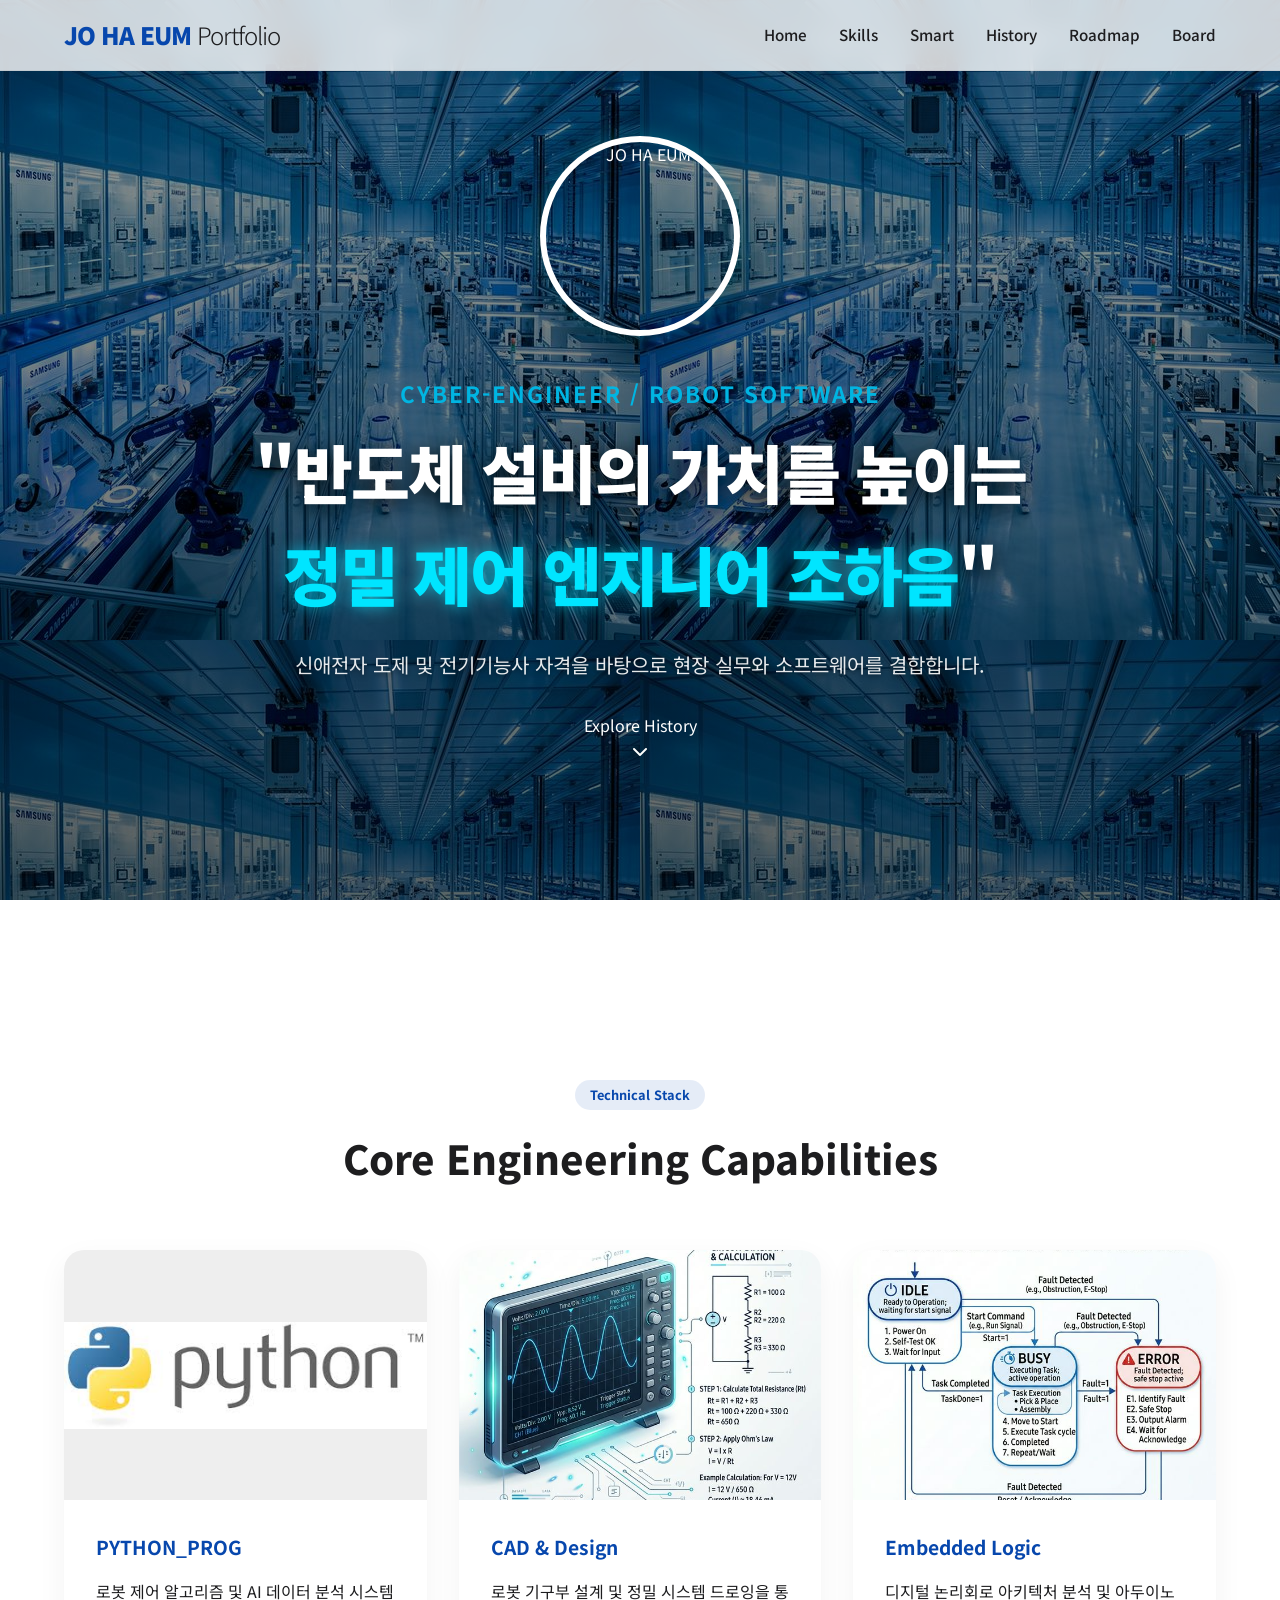
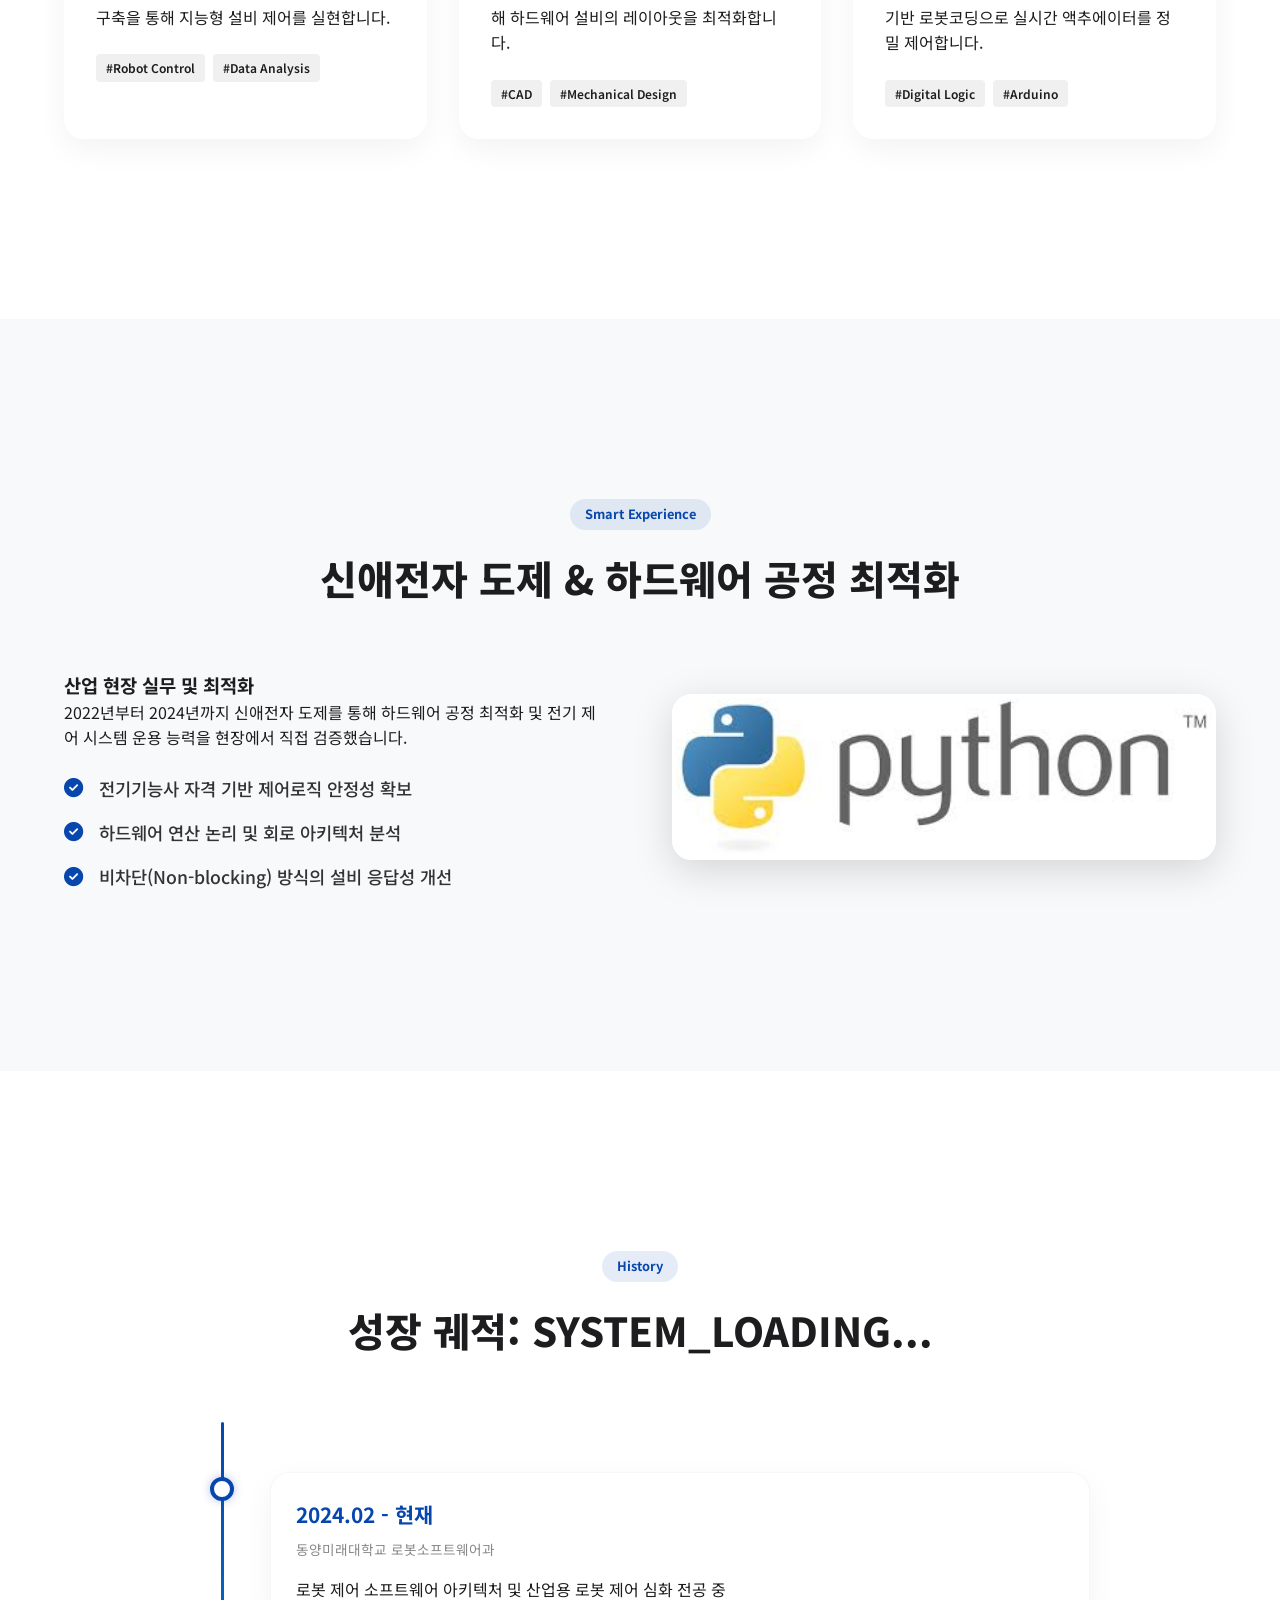
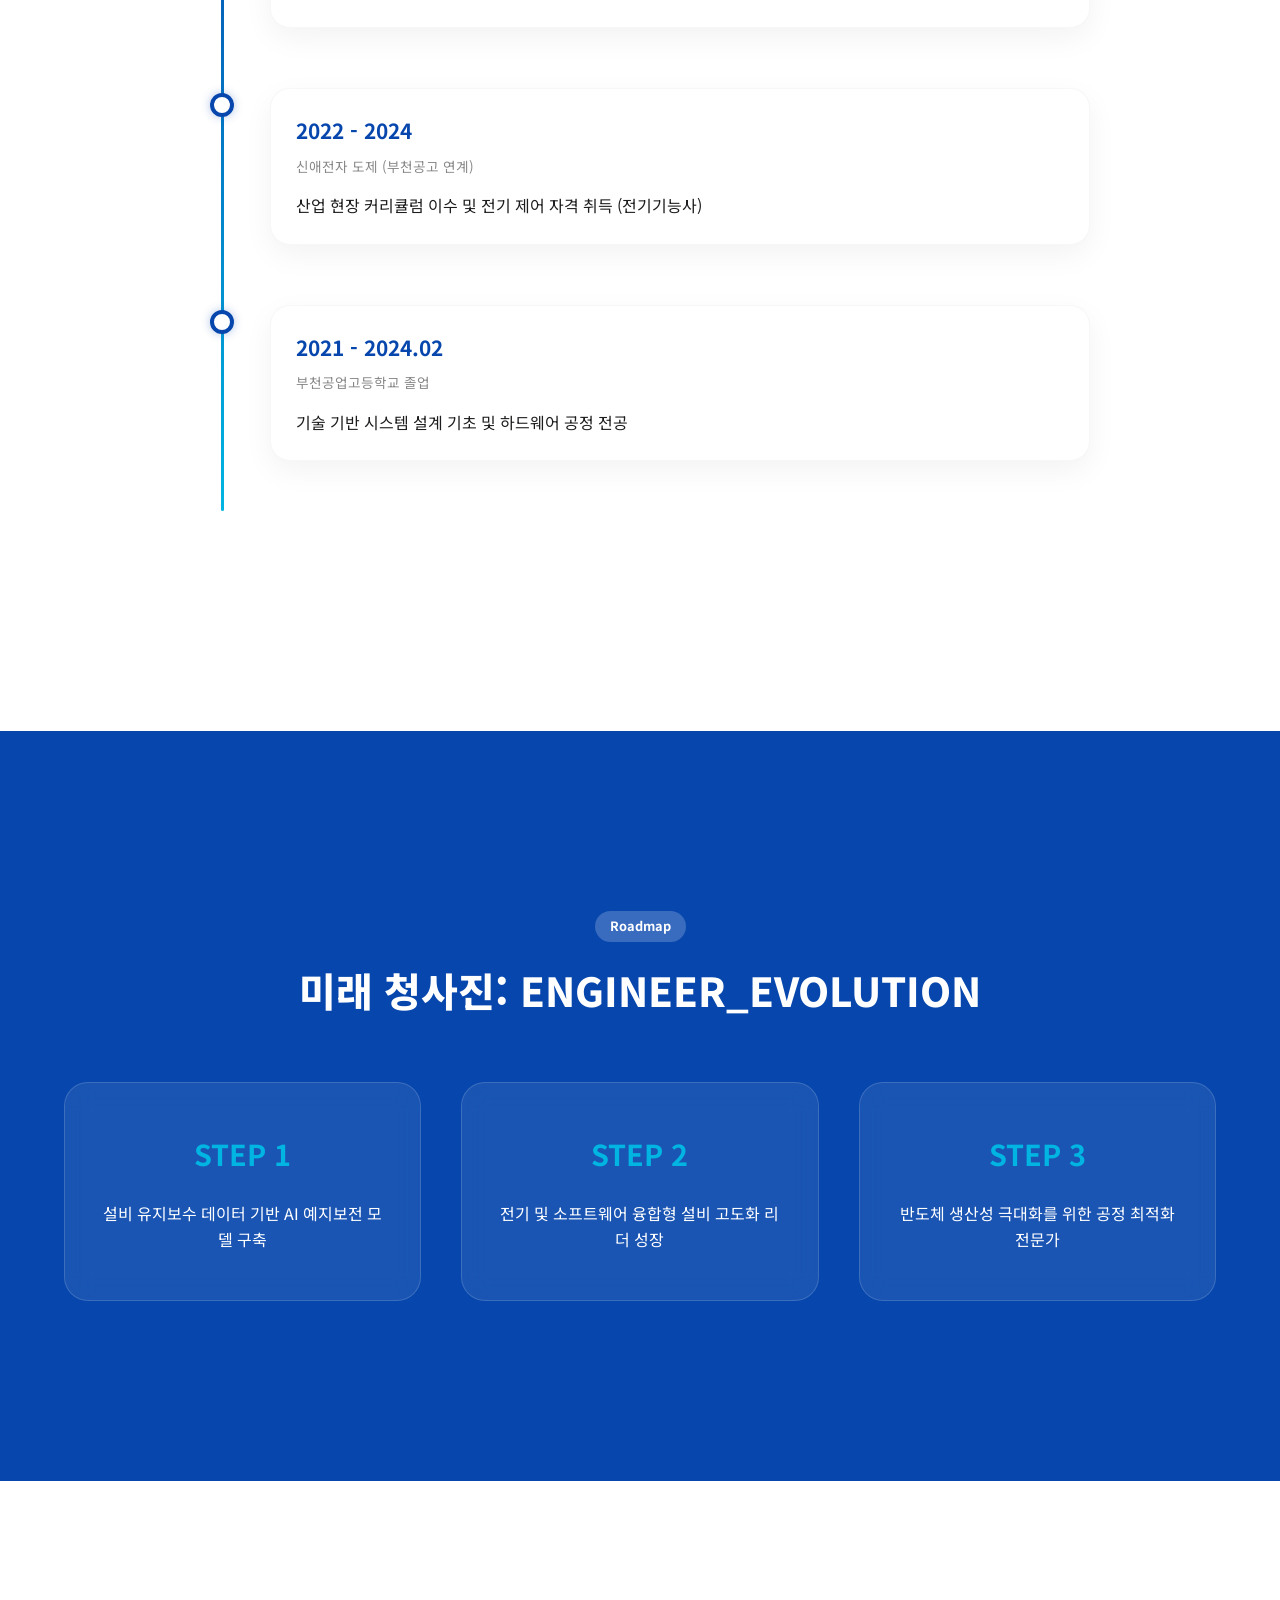
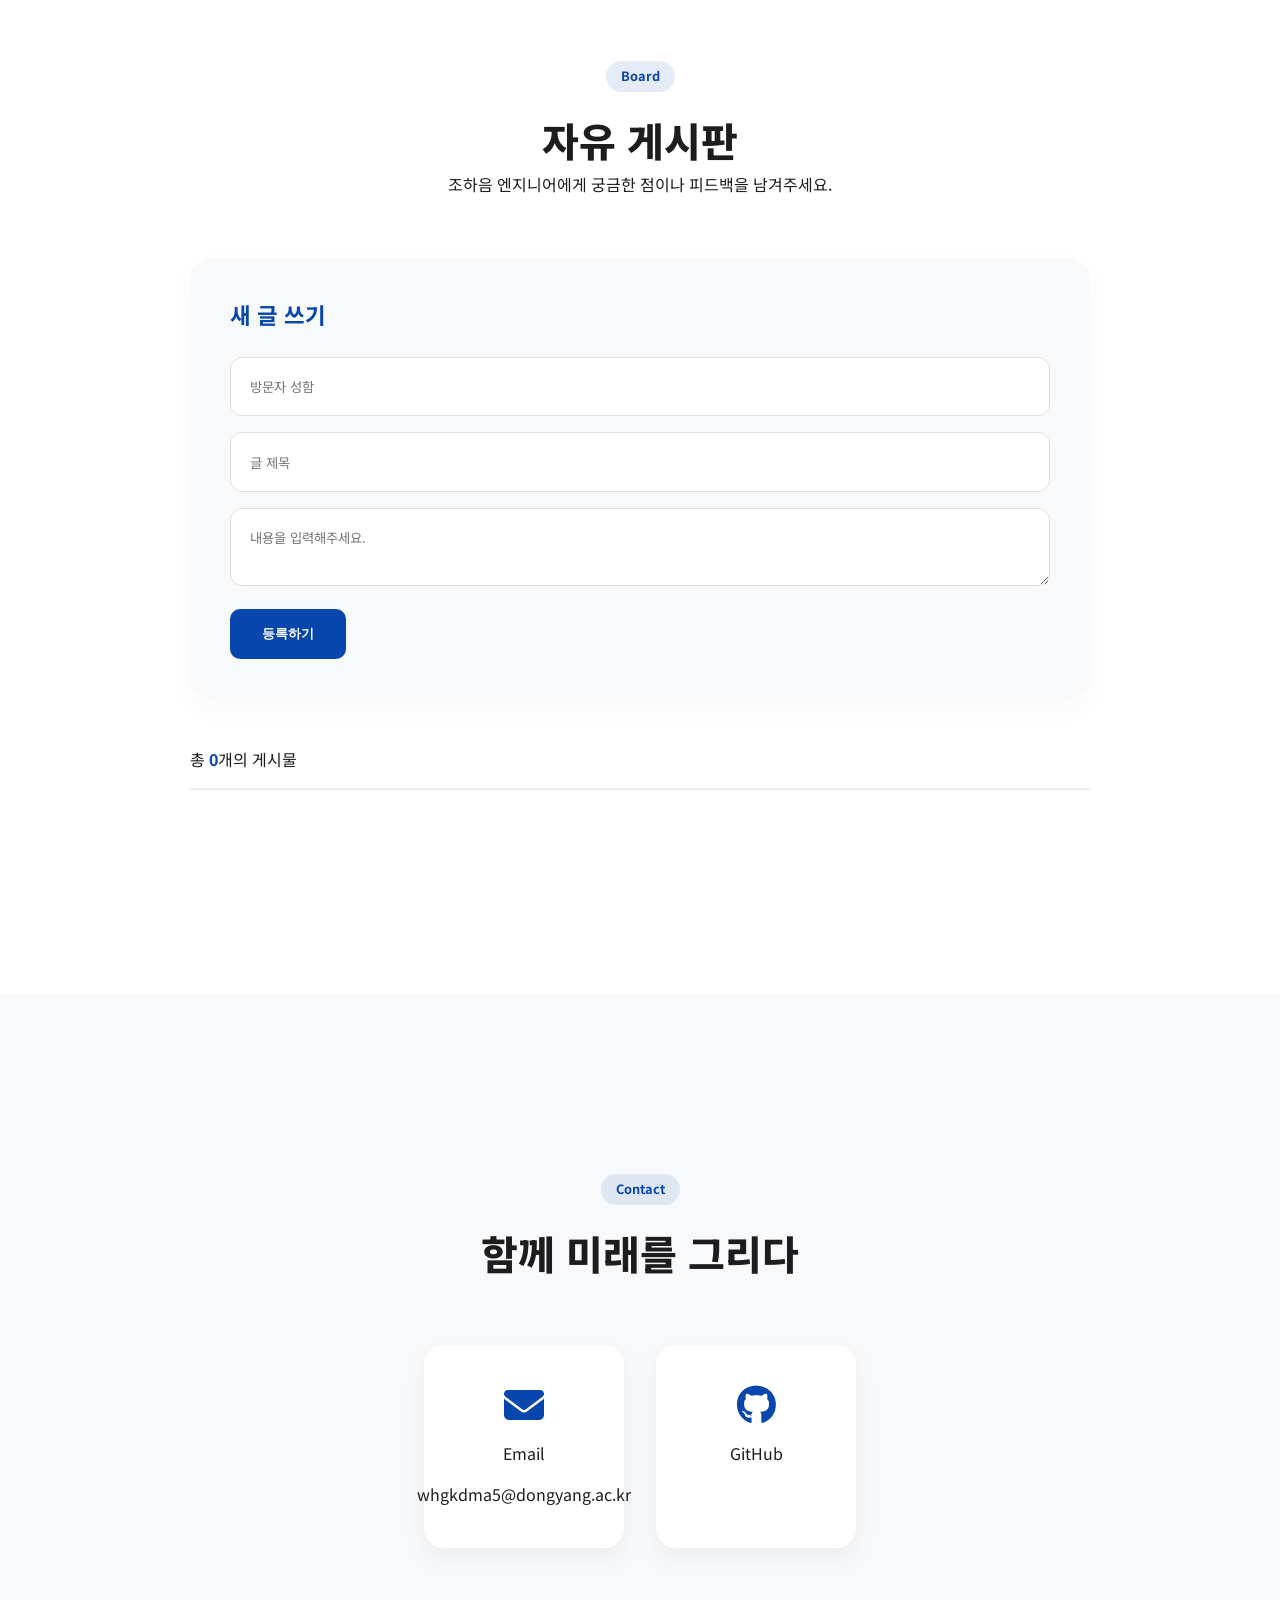
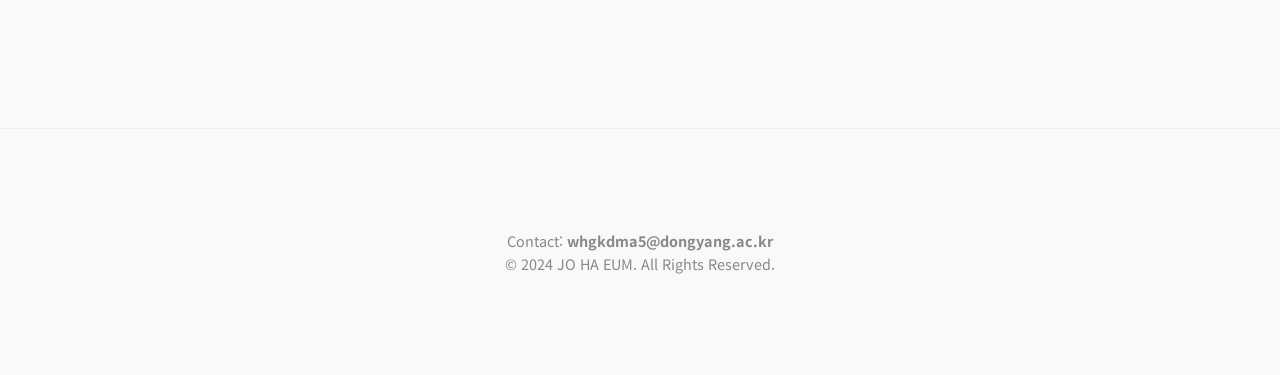
==== index.html @ eba8e72a "Add files via upload" ====
<!DOCTYPE html>
<html lang="ko">
<head>
    <meta charset="UTF-8">
    <meta name="viewport" content="width=device-width, initial-scale=1.0">
    <title>JO HA EUM - Robo-Software Engineer Portfolio</title>
    <meta name="description" content="반도체 설비 무중단 가동을 지향하는 조하음 엔지니어의 포트폴리오">
    <link rel="preconnect" href="https://fonts.googleapis.com">
    <link rel="preconnect" href="https://fonts.gstatic.com" crossorigin>
    <link href="https://fonts.googleapis.com/css2?family=Noto+Sans+KR:wght@300;400;500;700;900&display=swap" rel="stylesheet">
    <link rel="stylesheet" href="style.css">
    <link rel="stylesheet" href="https://cdnjs.cloudflare.com/ajax/libs/font-awesome/6.4.0/css/all.min.css">
</head>
<body>
    <header id="header">
        <nav class="navbar">
            <div class="logo">JO HA EUM <span>Portfolio</span></div>
            <ul class="nav-links">
                <li><a href="#home">Home</a></li>
                <li><a href="#technical">Skills</a></li>
                <li><a href="#smart">Smart</a></li>
                <li><a href="#learning">History</a></li>
                <li><a href="#values">Roadmap</a></li>
                <li><a href="#community">Board</a></li>
            </ul>
        </nav>
    </header>

    <main>
        <!-- Home Section -->
        <section id="home" class="hero" style="background-image: url('assets/hero.png');">
            <div class="hero-overlay"></div>
            <div class="hero-content">
                <div class="profile-container animate-up">
                    <img src="assets/profile.jpg" alt="JO HA EUM" class="profile-img">
                </div>
                <h2 class="animate-up">Cyber-Engineer / Robot Software</h2>
                <h1 class="animate-up delay-1">"반도체 설비의 가치를 높이는 <br><span class="highlight-white">정밀 제어 엔지니어 조하음</span>"</h1>
                <p class="animate-up delay-2">신애전자 도제 및 전기기능사 자격을 바탕으로 현장 실무와 소프트웨어를 결합합니다.</p>
                <div class="scroll-indicator animate-bounce">
                    <span>Explore History</span><br>
                    <i class="fas fa-chevron-down"></i>
                </div>
            </div>
        </section>

        <!-- Core Technical Skills -->
        <section id="technical" class="section">
            <div class="container">
                <div class="section-header">
                    <span class="badge">Technical Stack</span>
                    <h2>Core Engineering Capabilities</h2>
                </div>
                <div class="card-grid">
                    <div class="card">
                        <div class="card-image" style="background-image: url('assets/python_logo.png'); background-size: contain; background-repeat: no-repeat; background-position: center;"></div>
                        <div class="card-body">
                            <h3>PYTHON_PROG</h3>
                            <p>로봇 제어 알고리즘 및 AI 데이터 분석 시스템 구축을 통해 지능형 설비 제어를 실현합니다.</p>
                            <div class="evidence">
                                <span class="tag">#Robot Control</span>
                                <span class="tag">#Data Analysis</span>
                            </div>
                        </div>
                    </div>
                    <div class="card">
                        <div class="card-image" style="background-image: url('assets/technical.png');"></div>
                        <div class="card-body">
                            <h3>CAD & Design</h3>
                            <p>로봇 기구부 설계 및 정밀 시스템 드로잉을 통해 하드웨어 설비의 레이아웃을 최적화합니다.</p>
                            <div class="evidence">
                                <span class="tag">#CAD</span>
                                <span class="tag">#Mechanical Design</span>
                            </div>
                        </div>
                    </div>
                    <div class="card">
                        <div class="card-image" style="background-image: url('assets/logic.png');"></div>
                        <div class="card-body">
                            <h3>Embedded Logic</h3>
                            <p>디지털 논리회로 아키텍처 분석 및 아두이노 기반 로봇코딩으로 실시간 액추에이터를 정밀 제어합니다.</p>
                            <div class="evidence">
                                <span class="tag">#Digital Logic</span>
                                <span class="tag">#Arduino</span>
                            </div>
                        </div>
                    </div>
                </div>
            </div>
        </section>

        <!-- Smart Maintenance (Real Evidence From Experience) -->
        <section id="smart" class="section bg-light">
            <div class="container">
                <div class="section-header">
                    <span class="badge">Smart Experience</span>
                    <h2>신애전자 도제 & 하드웨어 공정 최적화</h2>
                </div>
                <div class="content-row" style="display: flex; align-items: center; gap: 4rem; flex-wrap: wrap;">
                    <div class="content-text" style="flex: 1; min-width: 300px;">
                        <h3>산업 현장 실무 및 최적화</h3>
                        <p>2022년부터 2024년까지 신애전자 도제를 통해 하드웨어 공정 최적화 및 전기 제어 시스템 운용 능력을 현장에서 직접 검증했습니다.</p>
                        <div class="experience-list">
                            <div class="exp-item"><i class="fas fa-check-circle"></i> 전기기능사 자격 기반 제어로직 안정성 확보</div>
                            <div class="exp-item"><i class="fas fa-check-circle"></i> 하드웨어 연산 논리 및 회로 아키텍처 분석</div>
                            <div class="exp-item"><i class="fas fa-check-circle"></i> 비차단(Non-blocking) 방식의 설비 응답성 개선</div>
                        </div>
                    </div>
                    <div class="content-visual" style="flex: 1; min-width: 300px;">
                        <img src="assets/project1.png" alt="Project Screenshot" style="width: 100%; border-radius: 20px; box-shadow: 0 10px 40px rgba(0,0,0,0.15); border: 4px solid white;">
                    </div>
                </div>
            </div>
        </section>

        <!-- Learning Journey (Updated with Real History) -->
        <section id="learning" class="section">
            <div class="container">
                <div class="section-header">
                    <span class="badge">History</span>
                    <h2>성장 궤적: SYSTEM_LOADING...</h2>
                </div>
                <div class="timeline">
                    <div class="timeline-item">
                        <div class="timeline-dot"></div>
                        <div class="timeline-content">
                            <h4>2024.02 - 현재</h4>
                            <span>동양미래대학교 로봇소프트웨어과</span>
                            <p>로봇 제어 소프트웨어 아키텍처 및 산업용 로봇 제어 심화 전공 중</p>
                        </div>
                    </div>
                    <div class="timeline-item">
                        <div class="timeline-dot"></div>
                        <div class="timeline-content">
                            <h4>2022 - 2024</h4>
                            <span>신애전자 도제 (부천공고 연계)</span>
                            <p>산업 현장 커리큘럼 이수 및 전기 제어 자격 취득 (전기기능사)</p>
                        </div>
                    </div>
                    <div class="timeline-item">
                        <div class="timeline-dot"></div>
                        <div class="timeline-content">
                            <h4>2021 - 2024.02</h4>
                            <span>부천공업고등학교 졸업</span>
                            <p>기술 기반 시스템 설계 기초 및 하드웨어 공정 전공</p>
                        </div>
                    </div>
                </div>
            </div>
        </section>

        <!-- Roadmap -->
        <section id="values" class="section bg-blue text-white">
            <div class="container">
                <div class="section-header white">
                    <span class="badge light">Roadmap</span>
                    <h2>미래 청사진: ENGINEER_EVOLUTION</h2>
                </div>
                <div class="roadmap-grid">
                    <div class="roadmap-box">
                        <h3>STEP 1</h3>
                        <p>설비 유지보수 데이터 기반 AI 예지보전 모델 구축</p>
                    </div>
                    <div class="roadmap-box">
                        <h3>STEP 2</h3>
                        <p>전기 및 소프트웨어 융합형 설비 고도화 리더 성장</p>
                    </div>
                    <div class="roadmap-box">
                        <h3>STEP 3</h3>
                        <p>반도체 생산성 극대화를 위한 공정 최적화 전문가</p>
                    </div>
                </div>
            </div>
        </section>

        <!-- Board -->
        <section id="community" class="section">
            <div class="container">
                <div class="section-header">
                    <span class="badge">Board</span>
                    <h2>자유 게시판</h2>
                    <p>조하음 엔지니어에게 궁금한 점이나 피드백을 남겨주세요.</p>
                </div>
                <div class="board-container">
                    <div class="board-form-wrapper" id="board-form-wrapper">
                        <div class="board-form">
                            <h3 id="form-title">새 글 쓰기</h3>
                            <input type="hidden" id="post-id" value="">
                            <input type="text" id="board-name" placeholder="방문자 성함">
                            <input type="text" id="board-title" placeholder="글 제목">
                            <textarea id="board-content" placeholder="내용을 입력해주세요."></textarea>
                            <div class="form-actions">
                                <button id="board-submit" class="btn-primary">등록하기</button>
                                <button id="board-cancel" class="btn-secondary" style="display:none;">취소</button>
                            </div>
                        </div>
                    </div>
                    <div class="board-list-header">
                        <div class="post-count">총 <span id="total-posts">0</span>개의 게시물</div>
                    </div>
                    <div class="board-list" id="board-list"></div>
                </div>
            </div>
        </section>

        <!-- Contact (Updated) -->
        <section id="contact" class="section bg-light">
            <div class="container">
                <div class="section-header">
                    <span class="badge">Contact</span>
                    <h2>함께 미래를 그리다</h2>
                </div>
                <div class="contact-links">
                    <div class="contact-card">
                        <i class="fas fa-envelope"></i>
                        <span>Email</span>
                        <p class="contact-text">whgkdma5@dongyang.ac.kr</p>
                    </div>
                    <a href="https://github.com" target="_blank" class="contact-card">
                        <i class="fab fa-github"></i>
                        <span>GitHub</span>
                    </a>
                </div>
            </div>
        </section>
    </main>

    <footer>
        <div class="container" style="padding: 40px 0; text-align: center;">
            <p>Contact: <strong>whgkdma5@dongyang.ac.kr</strong></p>
            <p>&copy; 2024 JO HA EUM. All Rights Reserved.</p>
        </div>
    </footer>

    <script src="main.js"></script>
</body>
</html>
---- style.css ----
:root {
    --primary-color: #0747AD; /* Samsung Blue */
    --secondary-color: #002C77;
    --accent-color: #00B5E2;
    --text-dark: #1D1D1F;
    --text-light: #F5F5F7;
    --bg-light: #FFFFFF;
    --bg-gray: #F8F9FA;
    --transition: all 0.3s cubic-bezier(0.25, 0.8, 0.25, 1);
}

* {
    margin: 0;
    padding: 0;
    box-sizing: border-box;
}

body {
    font-family: 'Noto Sans KR', sans-serif;
    line-height: 1.6;
    color: var(--text-dark);
    background-color: var(--bg-light);
    overflow-x: hidden;
}

a {
    text-decoration: none;
    color: inherit;
}

ul {
    list-style: none;
}

.container {
    width: 90%;
    max-width: 1200px;
    margin: 0 auto;
    padding: 80px 0;
}

/* Header & Navigation */
header {
    position: fixed;
    top: 0;
    width: 100%;
    z-index: 1000;
    background: rgba(255, 255, 255, 0.8);
    backdrop-filter: blur(10px);
    border-bottom: 1px solid rgba(0, 0, 0, 0.05);
    transition: var(--transition);
}

.navbar {
    display: flex;
    justify-content: space-between;
    align-items: center;
    padding: 1rem 5%;
    height: 70px;
}

.logo {
    font-size: 1.5rem;
    font-weight: 900;
    color: var(--primary-color);
    letter-spacing: -1px;
}

.logo span {
    font-weight: 300;
    color: var(--text-dark);
}

.nav-links {
    display: flex;
    gap: 2rem;
}

.nav-links a {
    font-size: 0.95rem;
    font-weight: 500;
    color: var(--text-dark);
    transition: var(--transition);
}

.nav-links a:hover {
    color: var(--primary-color);
}

/* Hero Section */
.hero {
    height: 100vh;
    display: flex;
    align-items: center;
    justify-content: center;
    text-align: center;
    background: linear-gradient(135deg, #f5f7fa 0%, #c3cfe2 100%);
    position: relative;
    overflow: hidden;
}

.hero::before {
    content: '';
    position: absolute;
    top: 0;
    left: 0;
    width: 100%;
    height: 100%;
    background: url('https://www.transparenttextures.com/patterns/carbon-fibre.png');
    opacity: 0.03;
}

/* Hero Section Updates for Visibility */
.hero-overlay {
    position: absolute;
    top: 0;
    left: 0;
    width: 100%;
    height: 100%;
    background: linear-gradient(180deg, rgba(0, 0, 0, 0.4) 0%, rgba(0, 0, 0, 0.6) 100%);
    z-index: 1;
}

.hero-content {
    position: relative;
    z-index: 2;
    color: white; /* Force white text for visibility */
    max-width: 1000px;
}

.hero-content h2 {
    color: var(--accent-color); /* Neon blue to stand out */
    font-size: 1.4rem;
    font-weight: 700;
    text-transform: uppercase;
    margin-bottom: 0.5rem;
    letter-spacing: 2px;
}

.hero-content h1 {
    font-size: 4rem;
    font-weight: 900;
    margin-bottom: 1.5rem;
    letter-spacing: -2px;
    color: white;
    text-shadow: 0 5px 20px rgba(0,0,0,0.8); /* Stronger shadow */
}

.hero-content p {
    font-size: 1.25rem;
    color: rgba(255, 255, 255, 0.9);
    max-width: 800px;
    margin: 0 auto 2rem;
    text-shadow: 0 2px 5px rgba(0,0,0,0.5);
}

.highlight-white {
    color: #00E5FF; /* Brighter Cyan/Neon */
    text-shadow: 0 0 15px rgba(0, 229, 255, 0.6);
}

.scroll-indicator span, .scroll-indicator i {
    color: white;
}

/* Profile Styling */
.profile-container {
    margin-bottom: 2.5rem;
    display: flex;
    justify-content: center;
}

.profile-img {
    width: 200px;
    height: 200px;
    border-radius: 50%;
    object-fit: cover;
    border: 6px solid white;
    box-shadow: 0 10px 40px rgba(0, 0, 0, 0.4), 0 0 20px rgba(0, 229, 255, 0.3);
    transition: var(--transition);
}

.profile-img:hover {
    transform: scale(1.05);
    border-color: #00E5FF;
}

/* Experience List Styling */
.experience-list {
    margin-top: 1.5rem;
    display: flex;
    flex-direction: column;
    gap: 1rem;
}

.exp-item {
    display: flex;
    align-items: center;
    gap: 1rem;
    font-weight: 500;
    color: #333;
    font-size: 1.1rem;
}

.exp-item i {
    color: var(--primary-color);
    font-size: 1.2rem;
}

/* Section Styling */
.section {
    padding: 100px 0;
}

.bg-light { background-color: var(--bg-gray); }
.bg-blue { background-color: var(--primary-color); }
.text-white { color: white; }

.section-header {
    text-align: center;
    margin-bottom: 60px;
}

.badge {
    display: inline-block;
    padding: 5px 15px;
    background: rgba(7, 71, 173, 0.1);
    color: var(--primary-color);
    border-radius: 20px;
    font-size: 0.8rem;
    font-weight: 700;
    margin-bottom: 1rem;
}

.badge.light {
    background: rgba(255, 255, 255, 0.2);
    color: white;
}

.section-header h2 {
    font-size: 2.5rem;
    font-weight: 800;
}

/* Card News Layout (Grid) */
.card-grid {
    display: grid;
    grid-template-columns: repeat(auto-fit, minmax(300px, 1fr));
    gap: 2rem;
}

.card {
    background: white;
    border-radius: 20px;
    overflow: hidden;
    box-shadow: 0 10px 30px rgba(0, 0, 0, 0.05);
    transition: var(--transition);
}

.card:hover {
    transform: translateY(-10px);
    box-shadow: 0 20px 40px rgba(0, 0, 0, 0.1);
}

.card-image {
    height: 250px;
    background-color: #eee;
    background-size: cover;
    background-position: center;
    position: relative;
}

.card-body {
    padding: 2rem;
}

.card-body h3 {
    font-size: 1.2rem;
    margin-bottom: 1rem;
    color: var(--primary-color);
}

.evidence {
    margin-top: 1.5rem;
    display: flex;
    gap: 0.5rem;
}

.tag {
    font-size: 0.75rem;
    padding: 4px 10px;
    background: #f0f0f0;
    border-radius: 4px;
    font-weight: 600;
}

/* Timeline */
.timeline {
    position: relative;
    max-width: 900px;
    margin: 40px auto;
    padding: 20px 0;
}

.timeline::after {
    content: '';
    position: absolute;
    width: 3px;
    background: linear-gradient(to bottom, var(--primary-color), var(--accent-color));
    top: 0;
    bottom: 0;
    left: 31px;
    border-radius: 3px;
}

.timeline-item {
    padding: 30px 0 30px 80px;
    position: relative;
    transition: var(--transition);
}

.timeline-item:hover {
    transform: translateX(10px);
}

.timeline-dot {
    position: absolute;
    width: 24px;
    height: 24px;
    background: white;
    border: 4px solid var(--primary-color);
    border-radius: 50%;
    left: 20px;
    top: 35px;
    z-index: 2;
    box-shadow: 0 0 10px rgba(7, 71, 173, 0.3);
}

.timeline-content {
    background: white;
    padding: 25px;
    border-radius: 20px;
    box-shadow: 0 10px 30px rgba(0, 0, 0, 0.05);
    border: 1px solid rgba(0, 0, 0, 0.03);
}

.timeline-content h4 {
    color: var(--primary-color);
    margin-bottom: 0.5rem;
    font-size: 1.3rem;
    font-weight: 700;
}

.timeline-content span {
    display: block;
    font-size: 0.85rem;
    color: #888;
    margin-bottom: 1rem;
}

/* Roadmap Grid */
.roadmap-grid {
    display: grid;
    grid-template-columns: repeat(auto-fit, minmax(280px, 1fr));
    gap: 2.5rem;
    margin-top: 50px;
}

.roadmap-box {
    background: rgba(255, 255, 255, 0.08);
    padding: 3rem 2rem;
    border-radius: 24px;
    border: 1px solid rgba(255, 255, 255, 0.15);
    backdrop-filter: blur(12px);
    transition: var(--transition);
    text-align: center;
}

.roadmap-box:hover {
    background: rgba(255, 255, 255, 0.15);
    transform: scale(1.03);
}

.roadmap-box h3 {
    margin-bottom: 1.5rem;
    font-size: 1.8rem;
    color: var(--accent-color);
}

/* Board Revamp */
.board-container {
    max-width: 900px;
    margin: 0 auto;
}

.board-form-wrapper {
    background: var(--bg-gray);
    padding: 2.5rem;
    border-radius: 24px;
    margin-bottom: 3rem;
    box-shadow: 0 10px 30px rgba(0,0,0,0.03);
}

.board-form h3 {
    margin-bottom: 1.5rem;
    color: var(--primary-color);
    font-size: 1.4rem;
}

.board-form input, .board-form textarea {
    width: 100%;
    margin-bottom: 1rem;
    padding: 1.2rem;
    border: 1px solid #e0e0e0;
    border-radius: 12px;
    font-family: inherit;
}

.form-actions {
    display: flex;
    gap: 1rem;
}

.btn-primary, .btn-secondary {
    padding: 1rem 2rem;
    border-radius: 10px;
    font-weight: 700;
    cursor: pointer;
    border: none;
    transition: var(--transition);
}

.btn-primary { background: var(--primary-color); color: white; }
.btn-primary:hover { background: var(--secondary-color); transform: translateY(-2px); }

.btn-secondary { background: #eee; color: #666; }
.btn-secondary:hover { background: #ddd; }

.board-list-header {
    margin-bottom: 1.5rem;
    padding-bottom: 1rem;
    border-bottom: 2px solid #eee;
    display: flex;
    justify-content: space-between;
    align-items: center;
}

.post-count span { color: var(--primary-color); font-weight: 700; }

.board-item {
    background: white;
    padding: 2rem;
    border-radius: 15px;
    box-shadow: 0 5px 15px rgba(0,0,0,0.02);
    margin-bottom: 1.5rem;
    border-left: 5px solid var(--primary-color);
}

.post-header {
    display: flex;
    justify-content: space-between;
    margin-bottom: 1rem;
}

.post-info { font-size: 0.9rem; color: #888; }
.post-title { font-weight: 700; font-size: 1.15rem; margin-bottom: 0.5rem; color: var(--text-dark); }
.post-content { color: #555; line-height: 1.7; white-space: pre-wrap; }

.post-actions {
    margin-top: 1.5rem;
    display: flex;
    gap: 1rem;
    justify-content: flex-end;
}

.action-btn {
    font-size: 0.85rem;
    color: #888;
    cursor: pointer;
    background: none;
    border: none;
    display: flex;
    align-items: center;
    gap: 0.3rem;
    transition: var(--transition);
}

.action-btn:hover { color: var(--primary-color); }
.action-btn.delete:hover { color: #d9534f; }

/* Contact Cards */
.contact-links {
    display: flex;
    justify-content: center;
    gap: 2rem;
    flex-wrap: wrap;
    margin-top: 40px;
}

.contact-card {
    display: flex;
    flex-direction: column;
    align-items: center;
    gap: 1rem;
    background: white;
    padding: 2.5rem;
    border-radius: 20px;
    width: 200px;
    box-shadow: 0 10px 25px rgba(0,0,0,0.05);
    transition: var(--transition);
}

.contact-card i {
    font-size: 2.5rem;
    color: var(--primary-color);
}

.contact-card:hover {
    background: var(--primary-color);
    color: white;
    transform: translateY(-5px);
}

.contact-card:hover i {
    color: white;
}

footer {
    text-align: center;
    padding: 60px 0;
    font-size: 0.9rem;
    color: #888;
    background: var(--bg-gray);
    border-top: 1px solid #eee;
}

/* Animations */
.animate-up {
    opacity: 0;
    transform: translateY(30px);
    animation: fadeInUp 1s forwards;
}

.delay-1 { animation-delay: 0.2s; }
.delay-2 { animation-delay: 0.4s; }

@keyframes fadeInUp {
    to {
        opacity: 1;
        transform: translateY(0);
    }
}

.animate-bounce {
    animation: bounce 2s infinite;
}

@keyframes bounce {
    0%, 20%, 50%, 80%, 100% {transform: translateY(0);}
    40% {transform: translateY(-10px);}
    60% {transform: translateY(-5px);}
}

/* Responsive */
@media (max-width: 768px) {
    .nav-links { display: none; }
    .hero-content h1 { font-size: 2.2rem; }
}
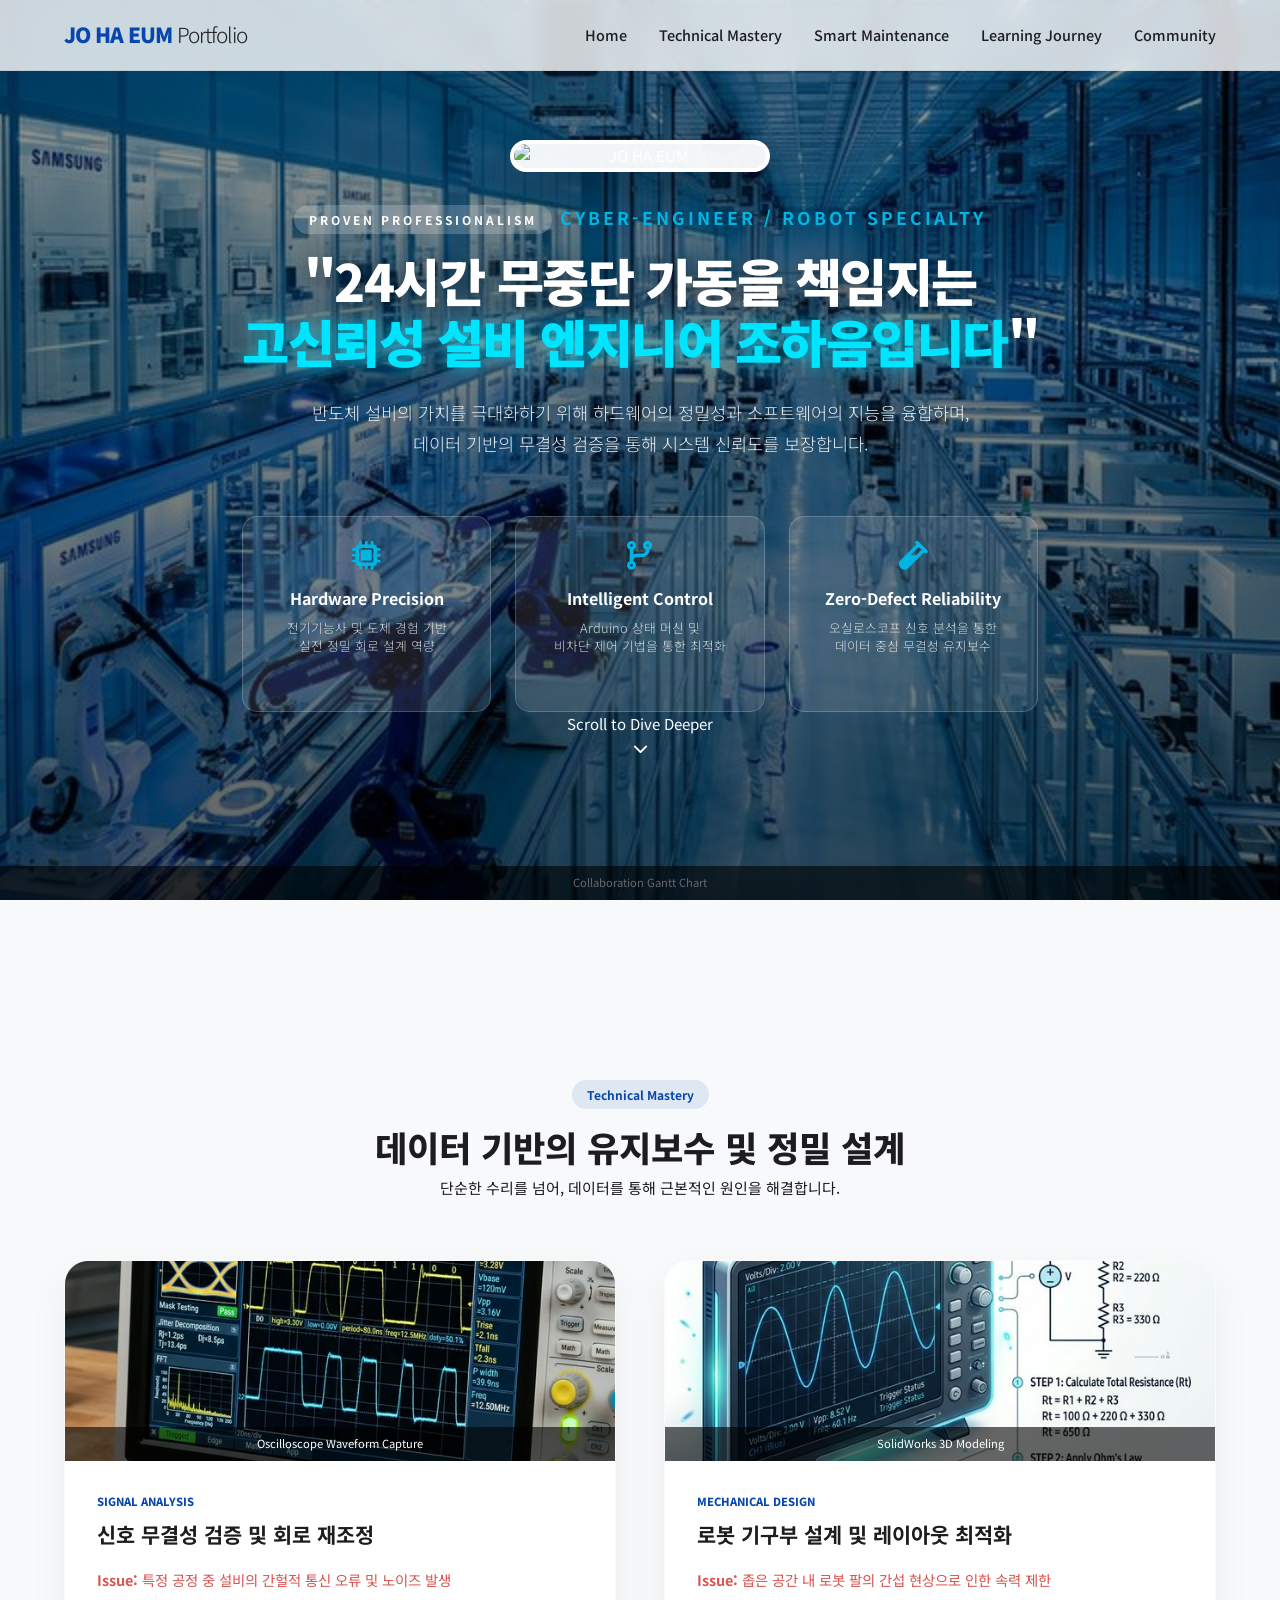
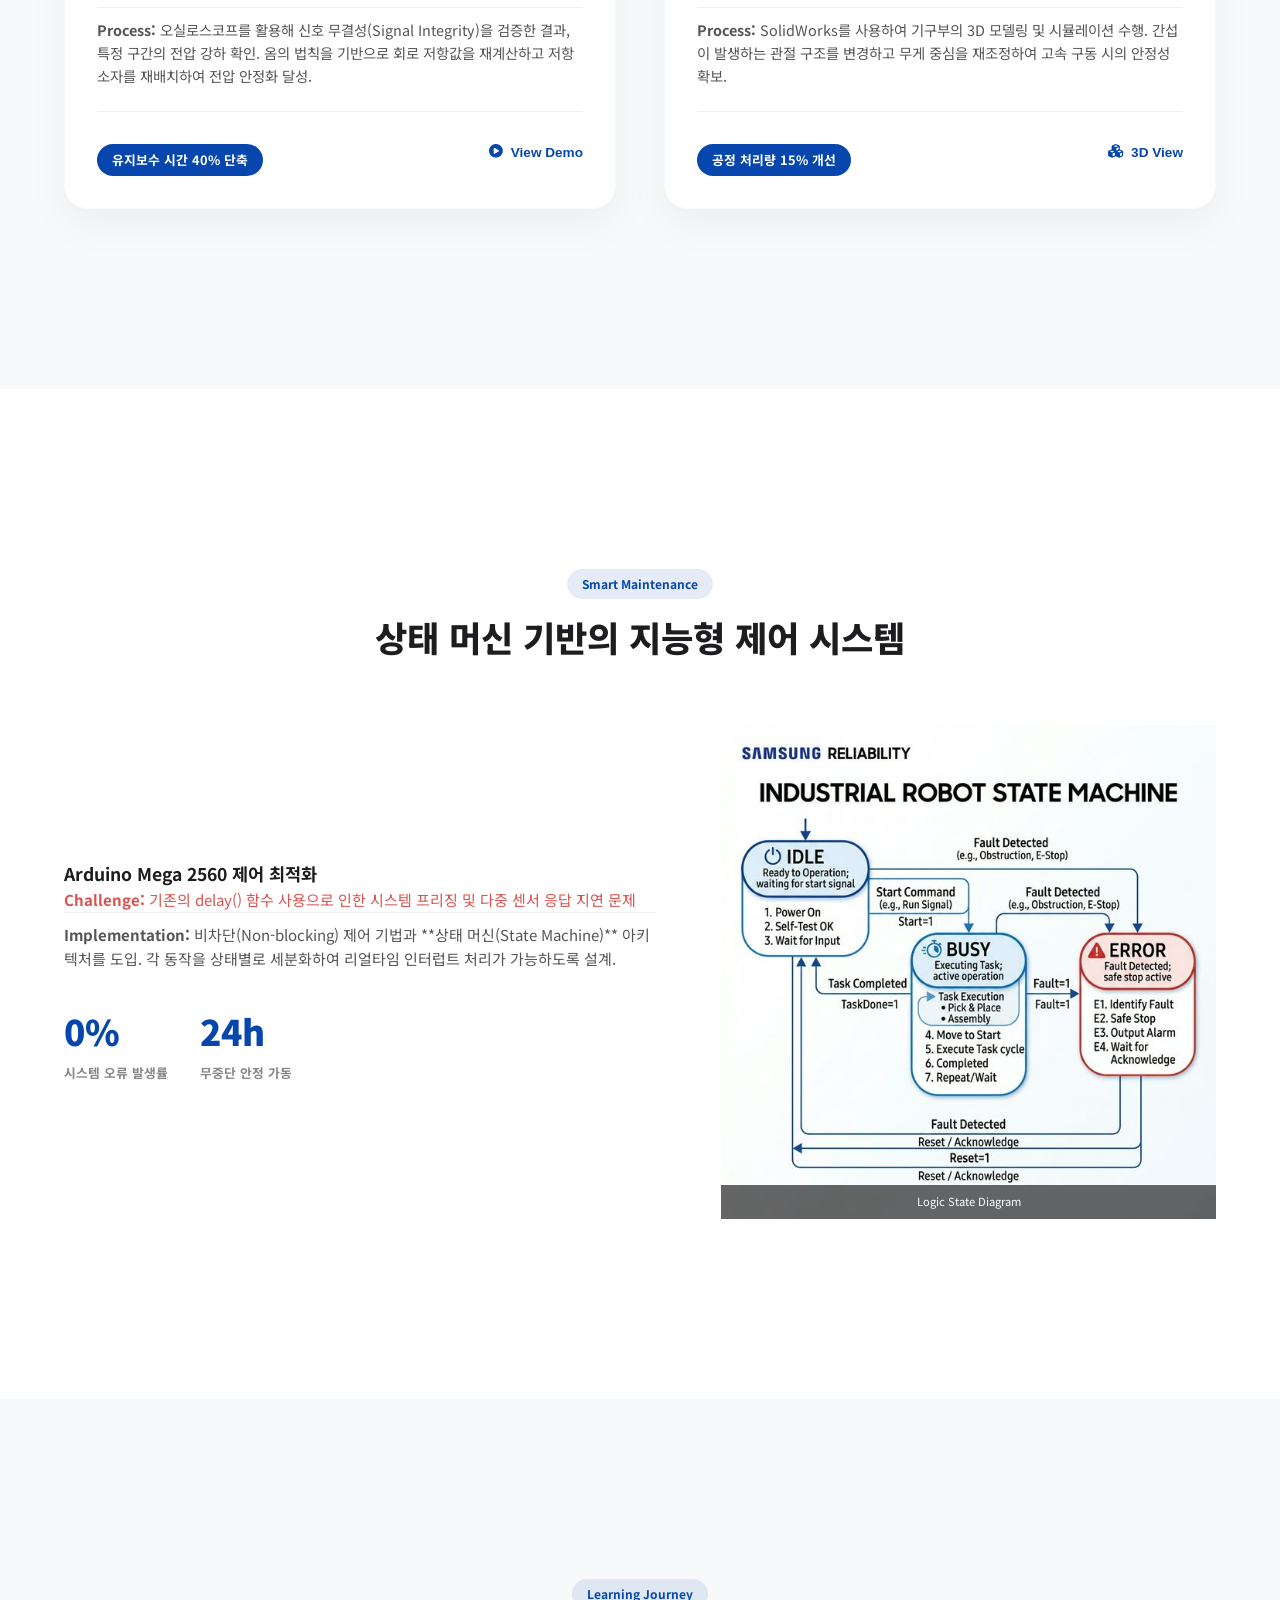
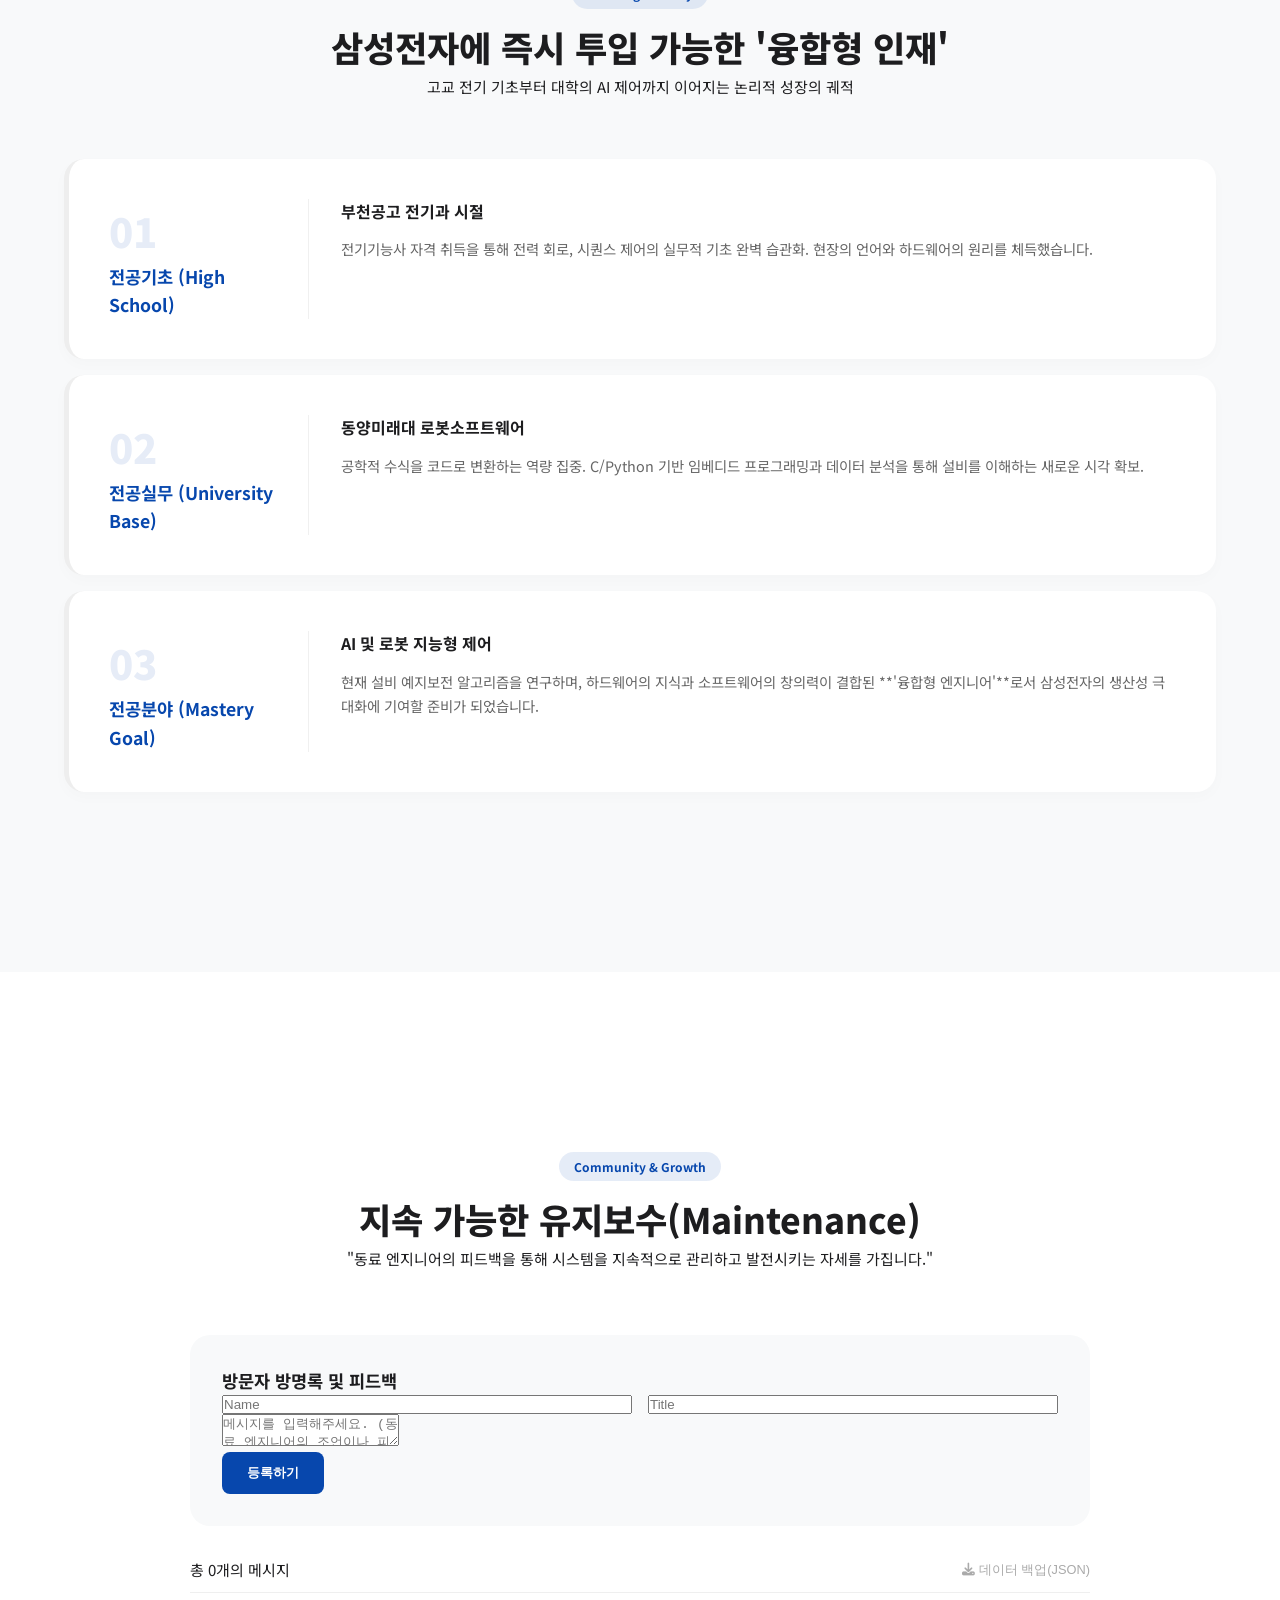
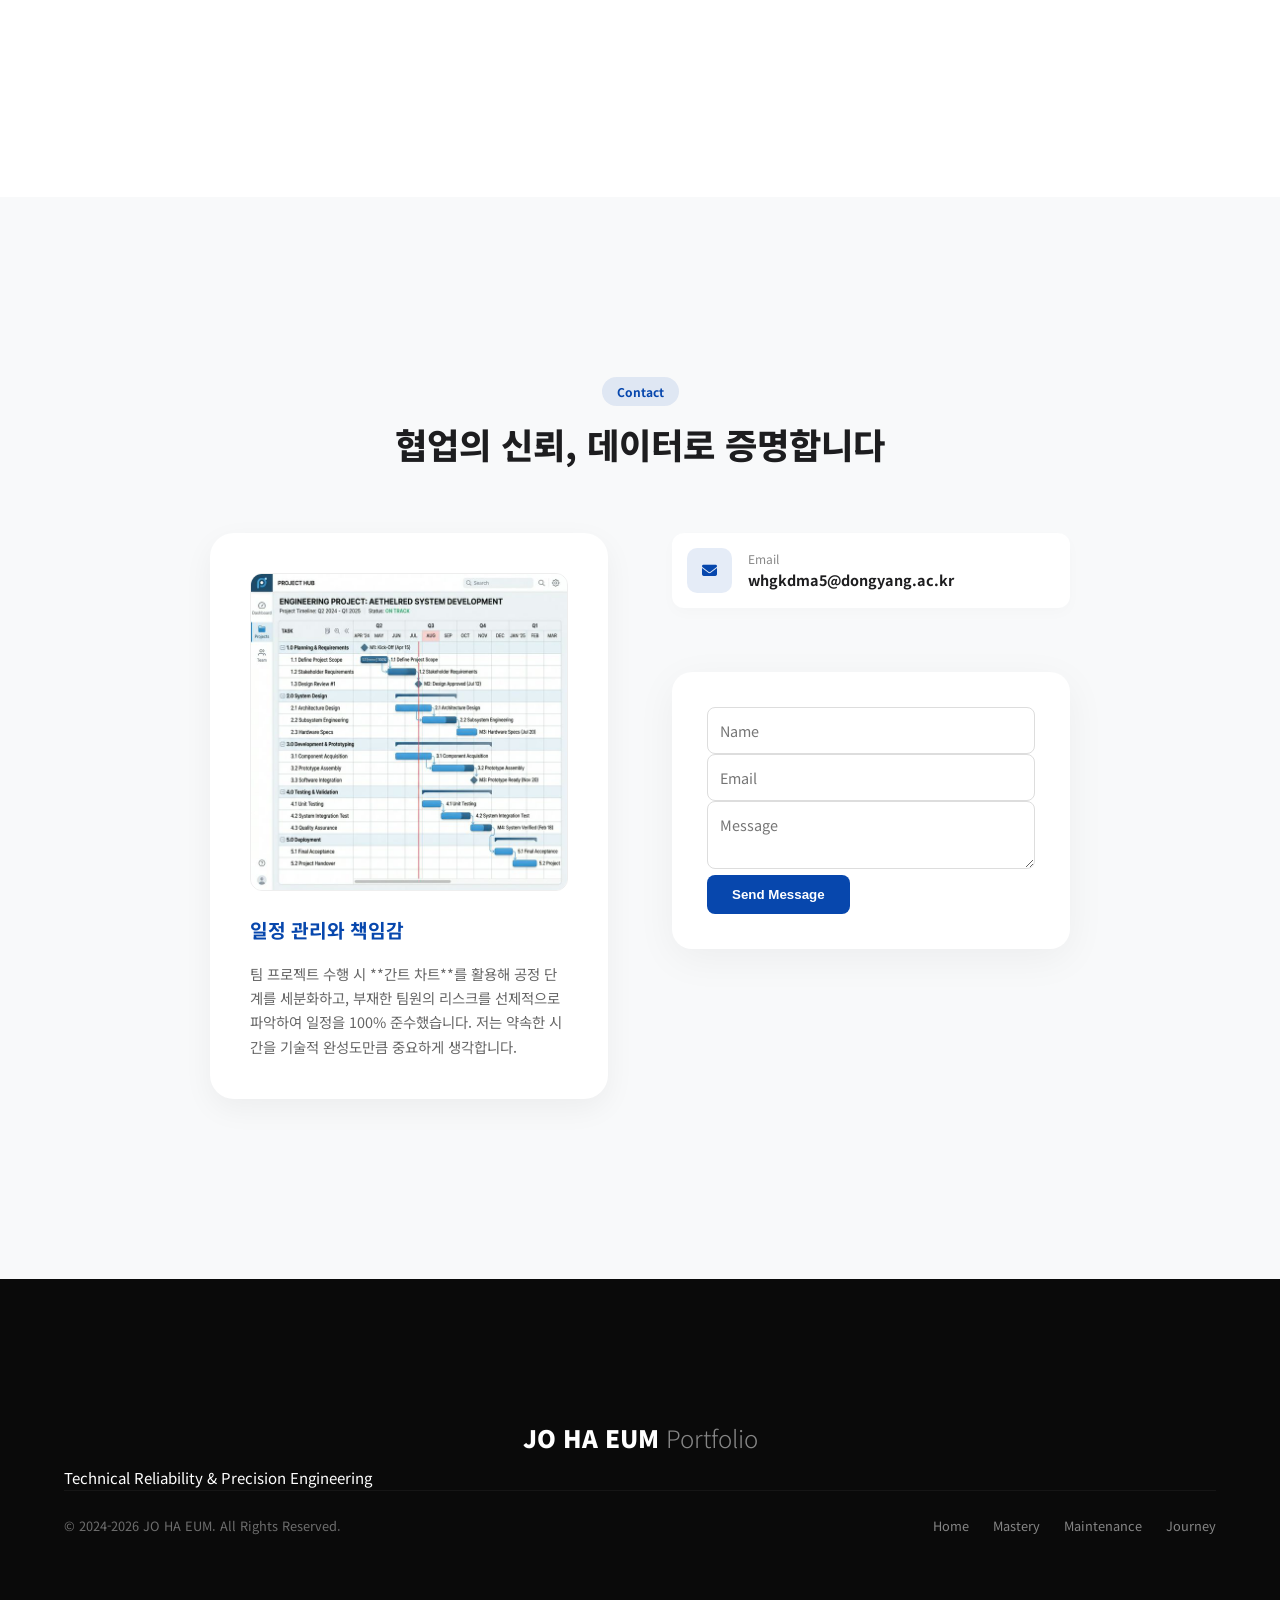
==== commit 6320ff4e: "Add files via upload" ====
--- a/index.html
+++ b/index.html
@@ -17,11 +17,10 @@
             <div class="logo">JO HA EUM <span>Portfolio</span></div>
             <ul class="nav-links">
                 <li><a href="#home">Home</a></li>
-                <li><a href="#technical">Skills</a></li>
-                <li><a href="#smart">Smart</a></li>
-                <li><a href="#learning">History</a></li>
-                <li><a href="#values">Roadmap</a></li>
-                <li><a href="#community">Board</a></li>
+                <li><a href="#technical">Technical Mastery</a></li>
+                <li><a href="#smart">Smart Maintenance</a></li>
+                <li><a href="#learning">Learning Journey</a></li>
+                <li><a href="#community">Community</a></li>
             </ul>
         </nav>
     </header>
@@ -34,161 +33,180 @@
                 <div class="profile-container animate-up">
                     <img src="assets/profile.jpg" alt="JO HA EUM" class="profile-img">
                 </div>
-                <h2 class="animate-up">Cyber-Engineer / Robot Software</h2>
-                <h1 class="animate-up delay-1">"반도체 설비의 가치를 높이는 <br><span class="highlight-white">정밀 제어 엔지니어 조하음</span>"</h1>
-                <p class="animate-up delay-2">신애전자 도제 및 전기기능사 자격을 바탕으로 현장 실무와 소프트웨어를 결합합니다.</p>
+                <h2 class="animate-up mb-small"><span class="badge light">Proven Professionalism</span> Cyber-Engineer / Robot Specialty</h2>
+                <h1 class="animate-up delay-1 main-title">"24시간 무중단 가동을 책임지는 <br><span class="highlight-white">고신뢰성 설비 엔지니어 조하음입니다</span>"</h1>
+                <p class="animate-up delay-2 sub-desc">반도체 설비의 가치를 극대화하기 위해 하드웨어의 정밀성과 소프트웨어의 지능을 융합하며, <br>데이터 기반의 무결성 검증을 통해 시스템 신뢰도를 보장합니다.</p>
+                
+                <!-- Core Strengths Card News (Refined) -->
+                <div class="strength-cards animate-up delay-3">
+                    <div class="s-card hover-glow">
+                        <i class="fas fa-microchip"></i>
+                        <h4>Hardware Precision</h4>
+                        <p>전기기능사 및 도제 경험 기반 <br>실전 정밀 회로 설계 역량</p>
+                    </div>
+                    <div class="s-card hover-glow">
+                        <i class="fas fa-code-branch"></i>
+                        <h4>Intelligent Control</h4>
+                        <p>Arduino 상태 머신 및 <br>비차단 제어 기법을 통한 최적화</p>
+                    </div>
+                    <div class="s-card hover-glow">
+                        <i class="fas fa-vial"></i>
+                        <h4>Zero-Defect Reliability</h4>
+                        <p>오실로스코프 신호 분석을 통한 <br>데이터 중심 무결성 유지보수</p>
+                    </div>
+                </div>
+
                 <div class="scroll-indicator animate-bounce">
-                    <span>Explore History</span><br>
+                    <span>Scroll to Dive Deeper</span><br>
                     <i class="fas fa-chevron-down"></i>
                 </div>
             </div>
         </section>
 
-        <!-- Core Technical Skills -->
-        <section id="technical" class="section">
-            <div class="container">
-                <div class="section-header">
-                    <span class="badge">Technical Stack</span>
-                    <h2>Core Engineering Capabilities</h2>
-                </div>
-                <div class="card-grid">
-                    <div class="card">
-                        <div class="card-image" style="background-image: url('assets/python_logo.png'); background-size: contain; background-repeat: no-repeat; background-position: center;"></div>
-                        <div class="card-body">
-                            <h3>PYTHON_PROG</h3>
-                            <p>로봇 제어 알고리즘 및 AI 데이터 분석 시스템 구축을 통해 지능형 설비 제어를 실현합니다.</p>
-                            <div class="evidence">
-                                <span class="tag">#Robot Control</span>
-                                <span class="tag">#Data Analysis</span>
-                            </div>
-                        </div>
-                    </div>
-                    <div class="card">
-                        <div class="card-image" style="background-image: url('assets/technical.png');"></div>
-                        <div class="card-body">
-                            <h3>CAD & Design</h3>
-                            <p>로봇 기구부 설계 및 정밀 시스템 드로잉을 통해 하드웨어 설비의 레이아웃을 최적화합니다.</p>
-                            <div class="evidence">
-                                <span class="tag">#CAD</span>
-                                <span class="tag">#Mechanical Design</span>
-                            </div>
-                        </div>
-                    </div>
-                    <div class="card">
-                        <div class="card-image" style="background-image: url('assets/logic.png');"></div>
-                        <div class="card-body">
-                            <h3>Embedded Logic</h3>
-                            <p>디지털 논리회로 아키텍처 분석 및 아두이노 기반 로봇코딩으로 실시간 액추에이터를 정밀 제어합니다.</p>
-                            <div class="evidence">
-                                <span class="tag">#Digital Logic</span>
-                                <span class="tag">#Arduino</span>
-                            </div>
-                        </div>
-                    </div>
-                </div>
-            </div>
-        </section>
-
-        <!-- Smart Maintenance (Real Evidence From Experience) -->
-        <section id="smart" class="section bg-light">
-            <div class="container">
-                <div class="section-header">
-                    <span class="badge">Smart Experience</span>
-                    <h2>신애전자 도제 & 하드웨어 공정 최적화</h2>
-                </div>
-                <div class="content-row" style="display: flex; align-items: center; gap: 4rem; flex-wrap: wrap;">
-                    <div class="content-text" style="flex: 1; min-width: 300px;">
-                        <h3>산업 현장 실무 및 최적화</h3>
-                        <p>2022년부터 2024년까지 신애전자 도제를 통해 하드웨어 공정 최적화 및 전기 제어 시스템 운용 능력을 현장에서 직접 검증했습니다.</p>
-                        <div class="experience-list">
-                            <div class="exp-item"><i class="fas fa-check-circle"></i> 전기기능사 자격 기반 제어로직 안정성 확보</div>
-                            <div class="exp-item"><i class="fas fa-check-circle"></i> 하드웨어 연산 논리 및 회로 아키텍처 분석</div>
-                            <div class="exp-item"><i class="fas fa-check-circle"></i> 비차단(Non-blocking) 방식의 설비 응답성 개선</div>
-                        </div>
-                    </div>
-                    <div class="content-visual" style="flex: 1; min-width: 300px;">
-                        <img src="assets/project1.png" alt="Project Screenshot" style="width: 100%; border-radius: 20px; box-shadow: 0 10px 40px rgba(0,0,0,0.15); border: 4px solid white;">
-                    </div>
-                </div>
-            </div>
-        </section>
-
-        <!-- Learning Journey (Updated with Real History) -->
-        <section id="learning" class="section">
-            <div class="container">
-                <div class="section-header">
-                    <span class="badge">History</span>
-                    <h2>성장 궤적: SYSTEM_LOADING...</h2>
-                </div>
-                <div class="timeline">
-                    <div class="timeline-item">
-                        <div class="timeline-dot"></div>
-                        <div class="timeline-content">
-                            <h4>2024.02 - 현재</h4>
-                            <span>동양미래대학교 로봇소프트웨어과</span>
-                            <p>로봇 제어 소프트웨어 아키텍처 및 산업용 로봇 제어 심화 전공 중</p>
-                        </div>
-                    </div>
-                    <div class="timeline-item">
-                        <div class="timeline-dot"></div>
-                        <div class="timeline-content">
-                            <h4>2022 - 2024</h4>
-                            <span>신애전자 도제 (부천공고 연계)</span>
-                            <p>산업 현장 커리큘럼 이수 및 전기 제어 자격 취득 (전기기능사)</p>
-                        </div>
-                    </div>
-                    <div class="timeline-item">
-                        <div class="timeline-dot"></div>
-                        <div class="timeline-content">
-                            <h4>2021 - 2024.02</h4>
-                            <span>부천공업고등학교 졸업</span>
-                            <p>기술 기반 시스템 설계 기초 및 하드웨어 공정 전공</p>
-                        </div>
-                    </div>
-                </div>
-            </div>
-        </section>
-
-        <!-- Roadmap -->
-        <section id="values" class="section bg-blue text-white">
-            <div class="container">
-                <div class="section-header white">
-                    <span class="badge light">Roadmap</span>
-                    <h2>미래 청사진: ENGINEER_EVOLUTION</h2>
-                </div>
-                <div class="roadmap-grid">
-                    <div class="roadmap-box">
-                        <h3>STEP 1</h3>
-                        <p>설비 유지보수 데이터 기반 AI 예지보전 모델 구축</p>
-                    </div>
-                    <div class="roadmap-box">
-                        <h3>STEP 2</h3>
-                        <p>전기 및 소프트웨어 융합형 설비 고도화 리더 성장</p>
-                    </div>
-                    <div class="roadmap-box">
-                        <h3>STEP 3</h3>
-                        <p>반도체 생산성 극대화를 위한 공정 최적화 전문가</p>
-                    </div>
-                </div>
-            </div>
-        </section>
-
-        <!-- Board -->
+        <!-- Technical Mastery Section -->
+        <section id="technical" class="section bg-light">
+            <div class="container">
+                <div class="section-header">
+                    <span class="badge">Technical Mastery</span>
+                    <h2>데이터 기반의 유지보수 및 정밀 설계</h2>
+                    <p class="section-subtext">단순한 수리를 넘어, 데이터를 통해 근본적인 원인을 해결합니다.</p>
+                </div>
+                <div class="story-grid">
+                    <!-- Project 1: Signal Integrity -->
+                    <div class="story-card">
+                        <div class="story-image">
+                            <img src="assets/oscilloscope.png" alt="Oscilloscope Capture">
+                            <span class="img-label">Oscilloscope Waveform Capture</span>
+                        </div>
+                        <div class="story-body">
+                            <div class="story-tag">Signal Analysis</div>
+                            <h3>신호 무결성 검증 및 회로 재조정</h3>
+                            <p class="problem"><strong>Issue:</strong> 특정 공정 중 설비의 간헐적 통신 오류 및 노이즈 발생</p>
+                            <p class="solution"><strong>Process:</strong> 오실로스코프를 활용해 신호 무결성(Signal Integrity)을 검증한 결과, 특정 구간의 전압 강하 확인. 옴의 법칙을 기반으로 회로 저항값을 재계산하고 저항 소자를 재배치하여 전압 안정화 달성.</p>
+                            <div class="story-actions">
+                                <span class="result-badge">유지보수 시간 40% 단축</span>
+                                <button class="btn-text" onclick="alert('시연 영상 준비 중입니다.')"><i class="fas fa-play-circle"></i> View Demo</button>
+                            </div>
+                        </div>
+                    </div>
+                    <!-- Project 2: CAD Design -->
+                    <div class="story-card">
+                        <div class="story-image">
+                            <img src="assets/technical.png" alt="SolidWorks Design">
+                            <span class="img-label">SolidWorks 3D Modeling</span>
+                        </div>
+                        <div class="story-body">
+                            <div class="story-tag">Mechanical Design</div>
+                            <h3>로봇 기구부 설계 및 레이아웃 최적화</h3>
+                            <p class="problem"><strong>Issue:</strong> 좁은 공간 내 로봇 팔의 간섭 현상으로 인한 속력 제한</p>
+                            <p class="solution"><strong>Process:</strong> SolidWorks를 사용하여 기구부의 3D 모델링 및 시뮬레이션 수행. 간섭이 발생하는 관절 구조를 변경하고 무게 중심을 재조정하여 고속 구동 시의 안정성 확보.</p>
+                            <div class="story-actions">
+                                <span class="result-badge">공정 처리량 15% 개선</span>
+                                <button class="btn-text" onclick="alert('시연 애니메이션 준비 중입니다.')"><i class="fas fa-cubes"></i> 3D View</button>
+                            </div>
+                        </div>
+                    </div>
+                </div>
+            </div>
+        </section>
+
+        <!-- Smart Maintenance Section -->
+        <section id="smart" class="section">
+            <div class="container">
+                <div class="section-header">
+                    <span class="badge">Smart Maintenance</span>
+                    <h2>상태 머신 기반의 지능형 제어 시스템</h2>
+                </div>
+                <div class="content-row-story">
+                    <div class="story-text">
+                        <h3>Arduino Mega 2560 제어 최적화</h3>
+                        <p class="problem text-dark"><strong>Challenge:</strong> 기존의 delay() 함수 사용으로 인한 시스템 프리징 및 다중 센서 응답 지연 문제</p>
+                        <p class="solution text-dark"><strong>Implementation:</strong> 비차단(Non-blocking) 제어 기법과 **상태 머신(State Machine)** 아키텍처를 도입. 각 동작을 상태별로 세분화하여 리얼타임 인터럽트 처리가 가능하도록 설계.</p>
+                        <div class="stats-row">
+                            <div class="stat-item">
+                                <span class="stat-num">0%</span>
+                                <span class="stat-lab">시스템 오류 발생률</span>
+                            </div>
+                            <div class="stat-item">
+                                <span class="stat-num">24h</span>
+                                <span class="stat-lab">무중단 안정 가동</span>
+                            </div>
+                        </div>
+                    </div>
+                    <div class="story-visual">
+                        <img src="assets/logic.png" alt="Logic Architecture" class="project-img">
+                        <span class="img-label">Logic State Diagram</span>
+                    </div>
+                </div>
+            </div>
+        </section>
+
+        <!-- Learning Journey Section -->
+        <section id="learning" class="section bg-light">
+            <div class="container">
+                <div class="section-header">
+                    <span class="badge">Learning Journey</span>
+                    <h2>삼성전자에 즉시 투입 가능한 '융합형 인재'</h2>
+                    <p>고교 전기 기초부터 대학의 AI 제어까지 이어지는 논리적 성장의 궤적</p>
+                </div>
+                <div class="roadmap-timeline">
+                    <!-- Phase 1 -->
+                    <div class="roadmap-phase">
+                        <div class="phase-header">
+                            <div class="phase-num">01</div>
+                            <h3>전공기초 (High School)</h3>
+                        </div>
+                        <div class="phase-content">
+                            <h4>부천공고 전기과 시절</h4>
+                            <p>전기기능사 자격 취득을 통해 전력 회로, 시퀀스 제어의 실무적 기초 완벽 습관화. 현장의 언어와 하드웨어의 원리를 체득했습니다.</p>
+                        </div>
+                    </div>
+                    <!-- Phase 2 -->
+                    <div class="roadmap-phase">
+                        <div class="phase-header">
+                            <div class="phase-num">02</div>
+                            <h3>전공실무 (University Base)</h3>
+                        </div>
+                        <div class="phase-content">
+                            <h4>동양미래대 로봇소프트웨어</h4>
+                            <p>공학적 수식을 코드로 변환하는 역량 집중. C/Python 기반 임베디드 프로그래밍과 데이터 분석을 통해 설비를 이해하는 새로운 시각 확보.</p>
+                        </div>
+                    </div>
+                    <!-- Phase 3 -->
+                    <div class="roadmap-phase">
+                        <div class="phase-header">
+                            <div class="phase-num">03</div>
+                            <h3>전공분야 (Mastery Goal)</h3>
+                        </div>
+                        <div class="phase-content">
+                            <h4>AI 및 로봇 지능형 제어</h4>
+                            <p>현재 설비 예지보전 알고리즘을 연구하며, 하드웨어의 지식과 소프트웨어의 창의력이 결합된 **'융합형 엔지니어'**로서 삼성전자의 생산성 극대화에 기여할 준비가 되었습니다.</p>
+                        </div>
+                    </div>
+                </div>
+            </div>
+        </section>
+
+        <!-- Community Section -->
         <section id="community" class="section">
             <div class="container">
                 <div class="section-header">
-                    <span class="badge">Board</span>
-                    <h2>자유 게시판</h2>
-                    <p>조하음 엔지니어에게 궁금한 점이나 피드백을 남겨주세요.</p>
-                </div>
-                <div class="board-container">
+                    <span class="badge">Community & Growth</span>
+                    <h2>지속 가능한 유지보수(Maintenance)</h2>
+                    <p>"동료 엔지니어의 피드백을 통해 시스템을 지속적으로 관리하고 발전시키는 자세를 가집니다."</p>
+                </div>
+                
+                <!-- Internal Free Board -->
+                <div class="board-container mt-large">
                     <div class="board-form-wrapper" id="board-form-wrapper">
                         <div class="board-form">
-                            <h3 id="form-title">새 글 쓰기</h3>
+                            <h3 id="form-title">방문자 방명록 및 피드백</h3>
                             <input type="hidden" id="post-id" value="">
-                            <input type="text" id="board-name" placeholder="방문자 성함">
-                            <input type="text" id="board-title" placeholder="글 제목">
-                            <textarea id="board-content" placeholder="내용을 입력해주세요."></textarea>
+                            <div class="input-group">
+                                <input type="text" id="board-name" placeholder="Name">
+                                <input type="text" id="board-title" placeholder="Title">
+                            </div>
+                            <textarea id="board-content" placeholder="메시지를 입력해주세요. (동료 엔지니어의 조언이나 피드백도 환영합니다)"></textarea>
                             <div class="form-actions">
                                 <button id="board-submit" class="btn-primary">등록하기</button>
                                 <button id="board-cancel" class="btn-secondary" style="display:none;">취소</button>
@@ -196,41 +214,71 @@
                         </div>
                     </div>
                     <div class="board-list-header">
-                        <div class="post-count">총 <span id="total-posts">0</span>개의 게시물</div>
-                    </div>
-                    <div class="board-list" id="board-list"></div>
-                </div>
-            </div>
-        </section>
-
-        <!-- Contact (Updated) -->
+                        <div class="post-count">총 <span id="total-posts">0</span>개의 메시지</div>
+                        <button id="board-download" class="action-btn"><i class="fas fa-download"></i> 데이터 백업(JSON)</button>
+                    </div>
+                    <div id="board-list" class="board-list"></div>
+                </div>
+            </div>
+        </section>
+
+        <!-- Contact & Collaboration Section -->
         <section id="contact" class="section bg-light">
-            <div class="container">
+            <div class="container container-narrow">
                 <div class="section-header">
                     <span class="badge">Contact</span>
-                    <h2>함께 미래를 그리다</h2>
-                </div>
-                <div class="contact-links">
-                    <div class="contact-card">
-                        <i class="fas fa-envelope"></i>
-                        <span>Email</span>
-                        <p class="contact-text">whgkdma5@dongyang.ac.kr</p>
-                    </div>
-                    <a href="https://github.com" target="_blank" class="contact-card">
-                        <i class="fab fa-github"></i>
-                        <span>GitHub</span>
-                    </a>
+                    <h2>협업의 신뢰, 데이터로 증명합니다</h2>
+                </div>
+                
+                <div class="contact-grid-total">
+                    <div class="collaboration-story">
+                        <div class="gantt-slot">
+                            <img src="assets/gantt.png" alt="Gantt Chart Example" class="gantt-img">
+                            <span class="img-label">Collaboration Gantt Chart</span>
+                        </div>
+                        <div class="collab-text">
+                            <h3>일정 관리와 책임감</h3>
+                            <p>팀 프로젝트 수행 시 **간트 차트**를 활용해 공정 단계를 세분화하고, 부재한 팀원의 리스크를 선제적으로 파악하여 일정을 100% 준수했습니다. 저는 약속한 시간을 기술적 완성도만큼 중요하게 생각합니다.</p>
+                        </div>
+                    </div>
+
+                    <div class="contact-methods">
+                        <div class="contact-info-item">
+                            <div class="info-icon"><i class="fas fa-envelope"></i></div>
+                            <div class="info-text">
+                                <span>Email</span>
+                                <strong>whgkdma5@dongyang.ac.kr</strong>
+                            </div>
+                        </div>
+                        
+                        <form id="contact-form" class="contact-form-ui mt-small">
+                            <input type="text" id="contact-name" placeholder="Name" required>
+                            <input type="email" id="contact-email" placeholder="Email" required>
+                            <textarea id="contact-message" placeholder="Message" required></textarea>
+                            <button type="submit" class="btn-primary full-width">Send Message</button>
+                        </form>
+                    </div>
                 </div>
             </div>
         </section>
     </main>
 
-    <footer>
-        <div class="container" style="padding: 40px 0; text-align: center;">
-            <p>Contact: <strong>whgkdma5@dongyang.ac.kr</strong></p>
-            <p>&copy; 2024 JO HA EUM. All Rights Reserved.</p>
+    <footer class="main-footer">
+        <div class="container footer-content">
+            <div class="footer-logo">JO HA EUM <span>Portfolio</span></div>
+            <p class="footer-sub">Technical Reliability & Precision Engineering</p>
+            <div class="footer-bottom">
+                <p class="copyright">&copy; 2024-2026 JO HA EUM. All Rights Reserved.</p>
+                <div class="footer-links">
+                    <a href="#home">Home</a>
+                    <a href="#technical">Mastery</a>
+                    <a href="#smart">Maintenance</a>
+                    <a href="#learning">Journey</a>
+                </div>
+            </div>
         </div>
     </footer>
+
 
     <script src="main.js"></script>
 </body>
--- a/style.css
+++ b/style.css
@@ -21,6 +21,7 @@
     color: var(--text-dark);
     background-color: var(--bg-light);
     overflow-x: hidden;
+    font-size: 15px; /* Meticulous sizing */
 }
 
 a {
@@ -37,6 +38,12 @@
     max-width: 1200px;
     margin: 0 auto;
     padding: 80px 0;
+}
+
+.container-narrow {
+    max-width: 900px;
+    margin: 0 auto;
+    padding: 80px 20px;
 }
 
 /* Header & Navigation */
@@ -55,12 +62,12 @@
     display: flex;
     justify-content: space-between;
     align-items: center;
-    padding: 1rem 5%;
+    padding: 0 5%;
     height: 70px;
 }
 
 .logo {
-    font-size: 1.5rem;
+    font-size: 1.3rem;
     font-weight: 900;
     color: var(--primary-color);
     letter-spacing: -1px;
@@ -77,7 +84,7 @@
 }
 
 .nav-links a {
-    font-size: 0.95rem;
+    font-size: 0.9rem;
     font-weight: 500;
     color: var(--text-dark);
     transition: var(--transition);
@@ -97,20 +104,10 @@
     background: linear-gradient(135deg, #f5f7fa 0%, #c3cfe2 100%);
     position: relative;
     overflow: hidden;
-}
-
-.hero::before {
-    content: '';
-    position: absolute;
-    top: 0;
-    left: 0;
-    width: 100%;
-    height: 100%;
-    background: url('https://www.transparenttextures.com/patterns/carbon-fibre.png');
-    opacity: 0.03;
-}
-
-/* Hero Section Updates for Visibility */
+    background-size: cover;
+    background-position: center;
+}
+
 .hero-overlay {
     position: absolute;
     top: 0;
@@ -124,101 +121,316 @@
 .hero-content {
     position: relative;
     z-index: 2;
-    color: white; /* Force white text for visibility */
+    color: white;
     max-width: 1000px;
 }
 
 .hero-content h2 {
-    color: var(--accent-color); /* Neon blue to stand out */
-    font-size: 1.4rem;
+    color: var(--accent-color);
+    font-size: 1.1rem;
     font-weight: 700;
     text-transform: uppercase;
-    margin-bottom: 0.5rem;
-    letter-spacing: 2px;
+    margin-bottom: 1rem;
+    letter-spacing: 3px;
 }
 
 .hero-content h1 {
-    font-size: 4rem;
+    font-size: 3.2rem;
     font-weight: 900;
     margin-bottom: 1.5rem;
-    letter-spacing: -2px;
-    color: white;
-    text-shadow: 0 5px 20px rgba(0,0,0,0.8); /* Stronger shadow */
+    letter-spacing: -1.5px;
+    line-height: 1.2;
+    text-shadow: 0 5px 20px rgba(0,0,0,0.4);
 }
 
 .hero-content p {
-    font-size: 1.25rem;
+    font-size: 1.1rem;
     color: rgba(255, 255, 255, 0.9);
     max-width: 800px;
     margin: 0 auto 2rem;
-    text-shadow: 0 2px 5px rgba(0,0,0,0.5);
+    font-weight: 300;
+    line-height: 1.8;
 }
 
 .highlight-white {
-    color: #00E5FF; /* Brighter Cyan/Neon */
+    color: #00E5FF;
     text-shadow: 0 0 15px rgba(0, 229, 255, 0.6);
 }
 
-.scroll-indicator span, .scroll-indicator i {
+.profile-container {
+    margin-bottom: 2rem;
+    display: flex;
+    justify-content: center;
+}
+
+.profile-img {
+    width: 260px;
+    height: auto;
+    max-height: 350px;
+    border-radius: 20px;
+    object-fit: contain;
+    background: rgba(255, 255, 255, 0.95);
+    border: 4px solid white;
+    box-shadow: 0 15px 45px rgba(0, 0, 0, 0.3);
+    transition: var(--transition);
+}
+
+.profile-img:hover {
+    transform: scale(1.03);
+    box-shadow: 0 20px 60px rgba(0, 0, 0, 0.5);
+}
+
+/* Strength Cards */
+.strength-cards {
+    display: grid;
+    grid-template-columns: repeat(3, 1fr);
+    gap: 1.5rem;
+    margin-top: 3.5rem;
+    max-width: 900px;
+}
+
+.s-card {
+    background: rgba(255, 255, 255, 0.1);
+    backdrop-filter: blur(10px);
+    padding: 1.5rem;
+    border-radius: 15px;
+    border: 1px solid rgba(255, 255, 255, 0.2);
+    text-align: center;
+    transition: var(--transition);
+}
+
+.s-card:hover {
+    background: rgba(255, 255, 255, 0.2);
+    transform: translateY(-5px);
+}
+
+.s-card i { font-size: 1.8rem; color: var(--accent-color); margin-bottom: 1rem; }
+.s-card h4 { font-size: 1rem; margin-bottom: 0.5rem; color: white; }
+.s-card p { font-size: 0.8rem; color: rgba(255,255,255,0.8); line-height: 1.4; }
+
+/* Story Grid */
+.story-grid {
+    display: grid;
+    grid-template-columns: 1fr 1fr;
+    gap: 3rem;
+}
+
+.story-card {
+    background: white;
+    border-radius: 24px;
+    overflow: hidden;
+    box-shadow: 0 15px 40px rgba(0,0,0,0.05);
+    border: 1px solid rgba(0,0,0,0.02);
+}
+
+.story-image {
+    position: relative;
+    height: 200px;
+    background: #e9ecef;
+    overflow: hidden;
+}
+
+.story-image img {
+    width: 100%;
+    height: 100%;
+    object-fit: cover;
+}
+
+.img-label {
+    position: absolute;
+    bottom: 0; left: 0; right: 0;
+    padding: 8px 15px;
+    background: rgba(0, 0, 0, 0.6);
     color: white;
-}
-
-/* Profile Styling */
-.profile-container {
-    margin-bottom: 2.5rem;
-    display: flex;
-    justify-content: center;
-}
-
-.profile-img {
-    width: 200px;
-    height: 200px;
-    border-radius: 50%;
-    object-fit: cover;
-    border: 6px solid white;
-    box-shadow: 0 10px 40px rgba(0, 0, 0, 0.4), 0 0 20px rgba(0, 229, 255, 0.3);
-    transition: var(--transition);
-}
-
-.profile-img:hover {
-    transform: scale(1.05);
-    border-color: #00E5FF;
-}
-
-/* Experience List Styling */
-.experience-list {
-    margin-top: 1.5rem;
+    font-size: 0.7rem;
+    text-align: center;
+}
+
+.story-body { padding: 2rem; }
+.story-tag { font-size: 0.7rem; font-weight: 800; color: var(--primary-color); text-transform: uppercase; margin-bottom: 0.5rem; }
+.story-body h3 { font-size: 1.3rem; margin-bottom: 1rem; }
+.story-body p { font-size: 0.9rem; margin-bottom: 1rem; }
+.problem { color: #d9534f; }
+.solution { color: #555; border-top: 1px solid #f0f0f0; padding-top: 10px; }
+
+.result-badge {
+    display: inline-block;
+    padding: 6px 15px;
+    background: var(--primary-color);
+    color: white;
+    border-radius: 30px;
+    font-weight: 700;
+    font-size: 0.8rem;
+    margin-top: 1rem;
+}
+
+/* Smart Maintenance Story */
+.content-row-story {
+    display: grid;
+    grid-template-columns: 1.2fr 1fr;
+    gap: 4rem;
+    align-items: center;
+}
+
+.stats-row {
+    display: flex;
+    gap: 2rem;
+    margin-top: 2rem;
+}
+
+.stat-item { text-align: left; }
+.stat-num { display: block; font-size: 2.2rem; font-weight: 900; color: var(--primary-color); }
+.stat-lab { font-size: 0.8rem; color: #888; font-weight: 700; }
+
+.story-visual {
+    position: relative;
+}
+
+/* Roadmap Timeline */
+.roadmap-timeline {
     display: flex;
     flex-direction: column;
     gap: 1rem;
-}
-
-.exp-item {
+    margin-top: 2rem;
+}
+
+.roadmap-phase {
+    display: grid;
+    grid-template-columns: 200px 1fr;
+    gap: 2rem;
+    background: white;
+    padding: 2.5rem;
+    border-radius: 20px;
+    box-shadow: 0 5px 15px rgba(0,0,0,0.02);
+    border-left: 5px solid #eee;
+    transition: var(--transition);
+}
+
+.roadmap-phase:hover {
+    border-left-color: var(--primary-color);
+    transform: translateX(10px);
+}
+
+.phase-header { border-right: 1px solid #f0f0f0; padding-right: 20px; }
+.phase-num { font-size: 2.5rem; font-weight: 900; color: rgba(7, 71, 173, 0.1); }
+.phase-header h3 { font-size: 1.1rem; color: var(--primary-color); }
+.phase-content h4 { font-size: 1rem; margin-bottom: 0.8rem; }
+.phase-content p { font-size: 0.9rem; color: #666; line-height: 1.7; }
+
+/* Community Box */
+.community-box {
+    display: grid;
+    grid-template-columns: 1fr 1.5fr;
+    gap: 3rem;
+    background: white;
+    padding: 3rem;
+    border-radius: 30px;
+    box-shadow: 0 10px 40px rgba(0,0,0,0.04);
+}
+
+.comm-text p { margin-bottom: 2rem; line-height: 1.8; color: #444; }
+
+/* Contact Grid */
+.contact-grid-total {
+    display: grid;
+    grid-template-columns: 1fr 1fr;
+    gap: 4rem;
+    margin-top: 3rem;
+}
+
+.collaboration-story {
+    background: white;
+    padding: 2.5rem;
+    border-radius: 24px;
+    box-shadow: 0 10px 30px rgba(0,0,0,0.05);
+}
+
+.gantt-slot {
+    margin-bottom: 1.5rem;
+    border-radius: 12px;
+    overflow: hidden;
+    border: 1px solid #eee;
+}
+
+.gantt-img { width: 100%; height: 180px; object-fit: cover; }
+.collab-text h3 { font-size: 1.2rem; margin-bottom: 1rem; color: var(--primary-color); }
+.collab-text p { font-size: 0.9rem; color: #666; line-height: 1.7; }
+
+.contact-methods {
+    display: flex;
+    flex-direction: column;
+    gap: 1.5rem;
+}
+
+.mt-small { margin-top: 1rem; }
+
+/* Smart Experience Grid */
+.smart-content-grid {
+    display: grid;
+    grid-template-columns: repeat(auto-fit, minmax(260px, 1fr));
+    gap: 2rem;
+    margin-top: 2rem;
+}
+
+.smart-card {
+    background: white;
+    padding: 2.5rem;
+    border-radius: 24px;
+    box-shadow: 0 10px 30px rgba(0,0,0,0.03);
+    border: 1px solid rgba(0,0,0,0.02);
+    transition: var(--transition);
+}
+
+.smart-card:hover {
+    transform: translateY(-10px);
+    box-shadow: 0 15px 40px rgba(0,0,0,0.08);
+    border-color: var(--primary-color);
+}
+
+.smart-icon {
+    width: 50px;
+    height: 50px;
+    background: rgba(7, 71, 173, 0.08);
+    color: var(--primary-color);
+    border-radius: 12px;
     display: flex;
     align-items: center;
-    gap: 1rem;
-    font-weight: 500;
-    color: #333;
-    font-size: 1.1rem;
-}
-
-.exp-item i {
-    color: var(--primary-color);
+    justify-content: center;
+    font-size: 1.5rem;
+    margin-bottom: 1.5rem;
+}
+
+.smart-card h3 {
     font-size: 1.2rem;
-}
-
-/* Section Styling */
+    margin-bottom: 1rem;
+    color: var(--text-dark);
+}
+
+.smart-card p {
+    font-size: 0.9rem;
+    color: #666;
+    line-height: 1.7;
+}
+
+/* Sections */
 .section {
     padding: 100px 0;
 }
 
 .bg-light { background-color: var(--bg-gray); }
 .bg-blue { background-color: var(--primary-color); }
+.bg-white { background-color: #fff; }
 .text-white { color: white; }
 
 .section-header {
     text-align: center;
     margin-bottom: 60px;
+}
+
+.section-header h2 {
+    font-size: 2.2rem;
+    font-weight: 800;
+    margin-top: 10px;
 }
 
 .badge {
@@ -227,9 +439,8 @@
     background: rgba(7, 71, 173, 0.1);
     color: var(--primary-color);
     border-radius: 20px;
-    font-size: 0.8rem;
+    font-size: 0.75rem;
     font-weight: 700;
-    margin-bottom: 1rem;
 }
 
 .badge.light {
@@ -237,12 +448,29 @@
     color: white;
 }
 
-.section-header h2 {
-    font-size: 2.5rem;
-    font-weight: 800;
-}
-
-/* Card News Layout (Grid) */
+/* Depth Section */
+.depth-intro {
+    background: white;
+    padding: 60px;
+    border-radius: 30px;
+    box-shadow: 0 20px 60px rgba(0,0,0,0.05);
+    border: 1px solid rgba(0,0,0,0.02);
+}
+
+.depth-text h2 {
+    font-size: 1.8rem;
+    margin-bottom: 1.5rem;
+    color: var(--primary-color);
+}
+
+.depth-text p {
+    font-size: 1rem;
+    color: #555;
+    margin-bottom: 1.2rem;
+    line-height: 1.8;
+}
+
+/* Cards */
 .card-grid {
     display: grid;
     grid-template-columns: repeat(auto-fit, minmax(300px, 1fr));
@@ -259,15 +487,12 @@
 
 .card:hover {
     transform: translateY(-10px);
-    box-shadow: 0 20px 40px rgba(0, 0, 0, 0.1);
 }
 
 .card-image {
-    height: 250px;
-    background-color: #eee;
+    height: 220px;
     background-size: cover;
     background-position: center;
-    position: relative;
 }
 
 .card-body {
@@ -275,20 +500,19 @@
 }
 
 .card-body h3 {
-    font-size: 1.2rem;
-    margin-bottom: 1rem;
-    color: var(--primary-color);
-}
-
-.evidence {
-    margin-top: 1.5rem;
-    display: flex;
-    gap: 0.5rem;
+    font-size: 1.1rem;
+    color: var(--primary-color);
+    margin-bottom: 0.8rem;
+}
+
+.card-body p {
+    font-size: 0.9rem;
+    color: #666;
 }
 
 .tag {
-    font-size: 0.75rem;
-    padding: 4px 10px;
+    font-size: 0.7rem;
+    padding: 4px 8px;
     background: #f0f0f0;
     border-radius: 4px;
     font-weight: 600;
@@ -297,272 +521,294 @@
 /* Timeline */
 .timeline {
     position: relative;
-    max-width: 900px;
-    margin: 40px auto;
-    padding: 20px 0;
+    max-width: 800px;
+    margin: 0 auto;
 }
 
 .timeline::after {
     content: '';
     position: absolute;
-    width: 3px;
-    background: linear-gradient(to bottom, var(--primary-color), var(--accent-color));
-    top: 0;
-    bottom: 0;
-    left: 31px;
-    border-radius: 3px;
+    width: 2px;
+    background: #eee;
+    top: 0; bottom: 0; left: 30px;
 }
 
 .timeline-item {
-    padding: 30px 0 30px 80px;
+    padding: 20px 0 20px 70px;
     position: relative;
-    transition: var(--transition);
-}
-
-.timeline-item:hover {
-    transform: translateX(10px);
 }
 
 .timeline-dot {
     position: absolute;
-    width: 24px;
-    height: 24px;
-    background: white;
-    border: 4px solid var(--primary-color);
+    width: 16px;
+    height: 16px;
+    background: var(--primary-color);
     border-radius: 50%;
-    left: 20px;
-    top: 35px;
+    left: 23px; top: 25px;
     z-index: 2;
-    box-shadow: 0 0 10px rgba(7, 71, 173, 0.3);
 }
 
 .timeline-content {
     background: white;
-    padding: 25px;
-    border-radius: 20px;
-    box-shadow: 0 10px 30px rgba(0, 0, 0, 0.05);
-    border: 1px solid rgba(0, 0, 0, 0.03);
+    padding: 20px;
+    border-radius: 15px;
+    box-shadow: 0 5px 15px rgba(0,0,0,0.03);
 }
 
 .timeline-content h4 {
-    color: var(--primary-color);
-    margin-bottom: 0.5rem;
-    font-size: 1.3rem;
+    font-size: 1.1rem;
+    color: var(--primary-color);
+    margin-bottom: 5px;
+}
+
+.institution {
     font-weight: 700;
-}
-
-.timeline-content span {
+    font-size: 0.9rem;
     display: block;
-    font-size: 0.85rem;
-    color: #888;
-    margin-bottom: 1rem;
-}
-
-/* Roadmap Grid */
+    margin-bottom: 10px;
+}
+
+/* Roadmap */
 .roadmap-grid {
     display: grid;
     grid-template-columns: repeat(auto-fit, minmax(280px, 1fr));
-    gap: 2.5rem;
-    margin-top: 50px;
+    gap: 2rem;
 }
 
 .roadmap-box {
     background: rgba(255, 255, 255, 0.08);
-    padding: 3rem 2rem;
-    border-radius: 24px;
-    border: 1px solid rgba(255, 255, 255, 0.15);
-    backdrop-filter: blur(12px);
-    transition: var(--transition);
-    text-align: center;
-}
-
-.roadmap-box:hover {
-    background: rgba(255, 255, 255, 0.15);
-    transform: scale(1.03);
-}
-
-.roadmap-box h3 {
+    padding: 2.5rem 1.5rem;
+    border-radius: 20px;
+    border: 1px solid rgba(255, 255, 255, 0.1);
+    backdrop-filter: blur(10px);
+    position: relative;
+}
+
+.roadmap-number {
+    font-size: 3rem;
+    font-weight: 900;
+    color: rgba(255,255,255,0.05);
+    position: absolute;
+    top: 10px; right: 20px;
+}
+
+.roadmap-box h3 { font-size: 1.2rem; margin-bottom: 1rem; color: var(--accent-color); }
+.roadmap-box p { font-size: 0.9rem; opacity: 0.8; font-weight: 300; }
+
+/* Contact Form */
+.contact-wrapper {
+    display: grid;
+    grid-template-columns: 1fr 2fr;
+    gap: 4rem;
+    margin-top: 40px;
+}
+
+.contact-info-item {
+    display: flex;
+    align-items: center;
+    gap: 1rem;
     margin-bottom: 1.5rem;
-    font-size: 1.8rem;
-    color: var(--accent-color);
-}
-
-/* Board Revamp */
-.board-container {
-    max-width: 900px;
-    margin: 0 auto;
-}
-
-.board-form-wrapper {
-    background: var(--bg-gray);
-    padding: 2.5rem;
-    border-radius: 24px;
-    margin-bottom: 3rem;
-    box-shadow: 0 10px 30px rgba(0,0,0,0.03);
-}
-
-.board-form h3 {
-    margin-bottom: 1.5rem;
-    color: var(--primary-color);
-    font-size: 1.4rem;
-}
-
-.board-form input, .board-form textarea {
-    width: 100%;
-    margin-bottom: 1rem;
-    padding: 1.2rem;
-    border: 1px solid #e0e0e0;
+    padding: 15px;
+    background: white;
     border-radius: 12px;
-    font-family: inherit;
-}
-
-.form-actions {
-    display: flex;
-    gap: 1rem;
-}
-
-.btn-primary, .btn-secondary {
-    padding: 1rem 2rem;
+    box-shadow: 0 5px 15px rgba(0,0,0,0.02);
+}
+
+.info-icon {
+    width: 45px; height: 45px;
+    background: rgba(7, 71, 173, 0.1);
+    color: var(--primary-color);
     border-radius: 10px;
+    display: flex; align-items: center; justify-content: center;
+}
+
+.info-text span { font-size: 0.75rem; color: #888; display: block; }
+.info-text strong { font-size: 0.9rem; }
+
+.contact-form-ui {
+    background: white;
+    padding: 35px;
+    border-radius: 20px;
+    box-shadow: 0 10px 40px rgba(0,0,0,0.05);
+}
+
+.input-row { display: grid; grid-template-columns: 1fr 1fr; gap: 1rem; }
+.form-group { margin-bottom: 1.2rem; }
+.form-group label { display: block; font-size: 0.8rem; font-weight: 700; margin-bottom: 0.5rem; }
+.contact-form-ui input, .contact-form-ui textarea {
+    width: 100%; padding: 12px; border: 1px solid #ddd; border-radius: 8px; font-family: inherit; font-size: 0.9rem;
+}
+
+.btn-primary {
+    background: var(--primary-color);
+    color: white;
+    padding: 12px 25px;
+    border-radius: 8px;
+    border: none;
     font-weight: 700;
     cursor: pointer;
-    border: none;
     transition: var(--transition);
 }
 
-.btn-primary { background: var(--primary-color); color: white; }
-.btn-primary:hover { background: var(--secondary-color); transform: translateY(-2px); }
-
-.btn-secondary { background: #eee; color: #666; }
-.btn-secondary:hover { background: #ddd; }
-
-.board-list-header {
-    margin-bottom: 1.5rem;
-    padding-bottom: 1rem;
-    border-bottom: 2px solid #eee;
+.btn-primary:hover { transform: translateY(-2px); box-shadow: 0 5px 15px rgba(7, 71, 173, 0.3); }
+
+/* Footer */
+.main-footer {
+    background: #0a0a0a;
+    color: white;
+    padding: 60px 0 30px;
+}
+
+.footer-logo { font-size: 1.5rem; font-weight: 900; margin-bottom: 0.5rem; text-align: center; }
+.footer-logo span { font-weight: 300; opacity: 0.5; }
+.footer-contact-summary { text-align: center; margin-bottom: 2rem; font-size: 0.85rem; opacity: 0.6; }
+
+.footer-bottom {
+    border-top: 1px solid rgba(255,255,255,0.05);
+    padding-top: 25px;
     display: flex;
     justify-content: space-between;
     align-items: center;
 }
 
-.post-count span { color: var(--primary-color); font-weight: 700; }
-
-.board-item {
-    background: white;
-    padding: 2rem;
-    border-radius: 15px;
-    box-shadow: 0 5px 15px rgba(0,0,0,0.02);
-    margin-bottom: 1.5rem;
-    border-left: 5px solid var(--primary-color);
-}
-
-.post-header {
+.copyright { font-size: 0.8rem; opacity: 0.4; }
+.footer-links { display: flex; gap: 1.5rem; }
+.footer-links a { font-size: 0.8rem; opacity: 0.5; transition: 0.3s; }
+.footer-links a:hover { opacity: 1; }
+
+/* Animations */
+.animate-up { opacity: 0; transform: translateY(20px); animation: fadeInUp 0.8s forwards; }
+.delay-1 { animation-delay: 0.2s; }
+.delay-2 { animation-delay: 0.4s; }
+@keyframes fadeInUp { to { opacity: 1; transform: translateY(0); } }
+
+.animate-bounce { animation: bounce 2s infinite; }
+@keyframes bounce { 0%, 20%, 50%, 80%, 100% {transform: translateY(0);} 40% {transform: translateY(-10px);} 60% {transform: translateY(-5px);} }
+
+/* Board */
+.board-container { max-width: 900px; margin: 0 auto; }
+.board-form-wrapper { background: var(--bg-gray); padding: 2rem; border-radius: 20px; margin-bottom: 2rem; }
+.input-group { display: grid; grid-template-columns: 1fr 1fr; gap: 1rem; }
+.board-list-header { display: flex; justify-content: space-between; align-items: center; margin-bottom: 1.5rem; border-bottom: 1px solid #efefef; padding-bottom: 10px; }
+.board-item { background: #fff; padding: 1.5rem; border-radius: 12px; margin-bottom: 1rem; border-left: 4px solid var(--primary-color); box-shadow: 0 2px 10px rgba(0,0,0,0.02); }
+.post-title { font-weight: 700; margin-bottom: 5px; }
+.post-info { font-size: 0.8rem; color: #888; }
+.post-content { margin-top: 10px; font-size: 0.95rem; white-space: pre-wrap; }
+.post-actions { margin-top: 15px; display: flex; gap: 10px; justify-content: flex-end; }
+.action-btn { background: none; border: none; cursor: pointer; color: #aaa; font-size: 0.8rem; transition: 0.3s; }
+.action-btn:hover { color: var(--primary-color); }
+
+.mt-large { margin-top: 4rem; }
+
+/* External Community (GitHub Discussions) */
+.external-community {
+    background: white;
+    padding: 3rem;
+    border-radius: 24px;
+    box-shadow: 0 15px 40px rgba(0,0,0,0.04);
+    text-align: center;
+    margin: 0 auto 3.5rem;
+    max-width: 900px;
+    border: 1px solid rgba(0,0,0,0.02);
+}
+
+.external-community p {
+    font-size: 1.1rem;
+    color: #444;
+    margin-bottom: 2rem;
+    line-height: 1.8;
+}
+
+/* Story Images Aspect Ratio Fix */
+.story-image img, .story-visual img, .gantt-slot img {
+    width: 100%;
+    height: 100%;
+    object-fit: cover;
+    display: block;
+}
+
+.gantt-slot {
+    background: #f8f9fa;
+    min-height: 200px;
+    display: flex;
+    align-items: center;
+    justify-content: center;
+}
+
+/* New Interactive Styles */
+.story-actions {
     display: flex;
     justify-content: space-between;
-    margin-bottom: 1rem;
-}
-
-.post-info { font-size: 0.9rem; color: #888; }
-.post-title { font-weight: 700; font-size: 1.15rem; margin-bottom: 0.5rem; color: var(--text-dark); }
-.post-content { color: #555; line-height: 1.7; white-space: pre-wrap; }
-
-.post-actions {
+    align-items: center;
     margin-top: 1.5rem;
-    display: flex;
-    gap: 1rem;
-    justify-content: flex-end;
-}
-
-.action-btn {
-    font-size: 0.85rem;
-    color: #888;
-    cursor: pointer;
+    padding-top: 1rem;
+    border-top: 1px solid #f0f0f0;
+}
+
+.btn-text {
     background: none;
     border: none;
+    color: var(--primary-color);
+    font-weight: 700;
+    font-size: 0.85rem;
+    cursor: pointer;
     display: flex;
     align-items: center;
-    gap: 0.3rem;
-    transition: var(--transition);
-}
-
-.action-btn:hover { color: var(--primary-color); }
-.action-btn.delete:hover { color: #d9534f; }
-
-/* Contact Cards */
-.contact-links {
-    display: flex;
-    justify-content: center;
-    gap: 2rem;
-    flex-wrap: wrap;
-    margin-top: 40px;
-}
-
-.contact-card {
-    display: flex;
-    flex-direction: column;
-    align-items: center;
-    gap: 1rem;
-    background: white;
-    padding: 2.5rem;
-    border-radius: 20px;
-    width: 200px;
-    box-shadow: 0 10px 25px rgba(0,0,0,0.05);
-    transition: var(--transition);
-}
-
-.contact-card i {
-    font-size: 2.5rem;
-    color: var(--primary-color);
-}
-
-.contact-card:hover {
+    gap: 0.5rem;
+    transition: 0.3s;
+}
+
+.btn-text:hover {
+    color: var(--accent-color);
+    transform: translateX(5px);
+}
+
+.hover-glow:hover {
+    box-shadow: 0 0 30px rgba(7, 71, 173, 0.4);
+    border-color: var(--accent-color);
+}
+
+/* Post Recommend Styling */
+.post-header {
+    display: flex;
+    justify-content: space-between;
+    align-items: flex-start;
+}
+
+.recommend-btn {
+    background: rgba(7, 71, 173, 0.05);
+    border: 1px solid rgba(7, 71, 173, 0.1);
+    color: var(--primary-color);
+    padding: 6px 12px;
+    border-radius: 8px;
+    font-size: 0.8rem;
+    font-weight: 700;
+    cursor: pointer;
+    transition: 0.3s;
+}
+
+.recommend-btn:hover {
     background: var(--primary-color);
     color: white;
-    transform: translateY(-5px);
-}
-
-.contact-card:hover i {
-    color: white;
-}
-
-footer {
-    text-align: center;
-    padding: 60px 0;
-    font-size: 0.9rem;
-    color: #888;
-    background: var(--bg-gray);
-    border-top: 1px solid #eee;
-}
-
-/* Animations */
-.animate-up {
-    opacity: 0;
-    transform: translateY(30px);
-    animation: fadeInUp 1s forwards;
-}
-
-.delay-1 { animation-delay: 0.2s; }
-.delay-2 { animation-delay: 0.4s; }
-
-@keyframes fadeInUp {
-    to {
-        opacity: 1;
-        transform: translateY(0);
+}
+
+.recommend-btn span {
+    margin-left: 4px;
+    font-weight: 900;
+}
+
+@media (max-width: 900px) {
+    .strength-cards, .story-grid, .content-row-story, .roadmap-phase, .community-box, .contact-grid-total {
+        grid-template-columns: 1fr;
+        gap: 2rem;
     }
-}
-
-.animate-bounce {
-    animation: bounce 2s infinite;
-}
-
-@keyframes bounce {
-    0%, 20%, 50%, 80%, 100% {transform: translateY(0);}
-    40% {transform: translateY(-10px);}
-    60% {transform: translateY(-5px);}
-}
-
-/* Responsive */
+    
+    .strength-cards { margin-top: 2rem; }
+    .phase-header { border-right: none; border-bottom: 1px solid #f0f0f0; padding-bottom: 15px; }
+}
+
 @media (max-width: 768px) {
-    .nav-links { display: none; }
+    .contact-wrapper, .input-row, .input-group { grid-template-columns: 1fr; gap: 1rem; }
     .hero-content h1 { font-size: 2.2rem; }
-}
+    .footer-bottom { flex-direction: column; gap: 1rem; }
+}
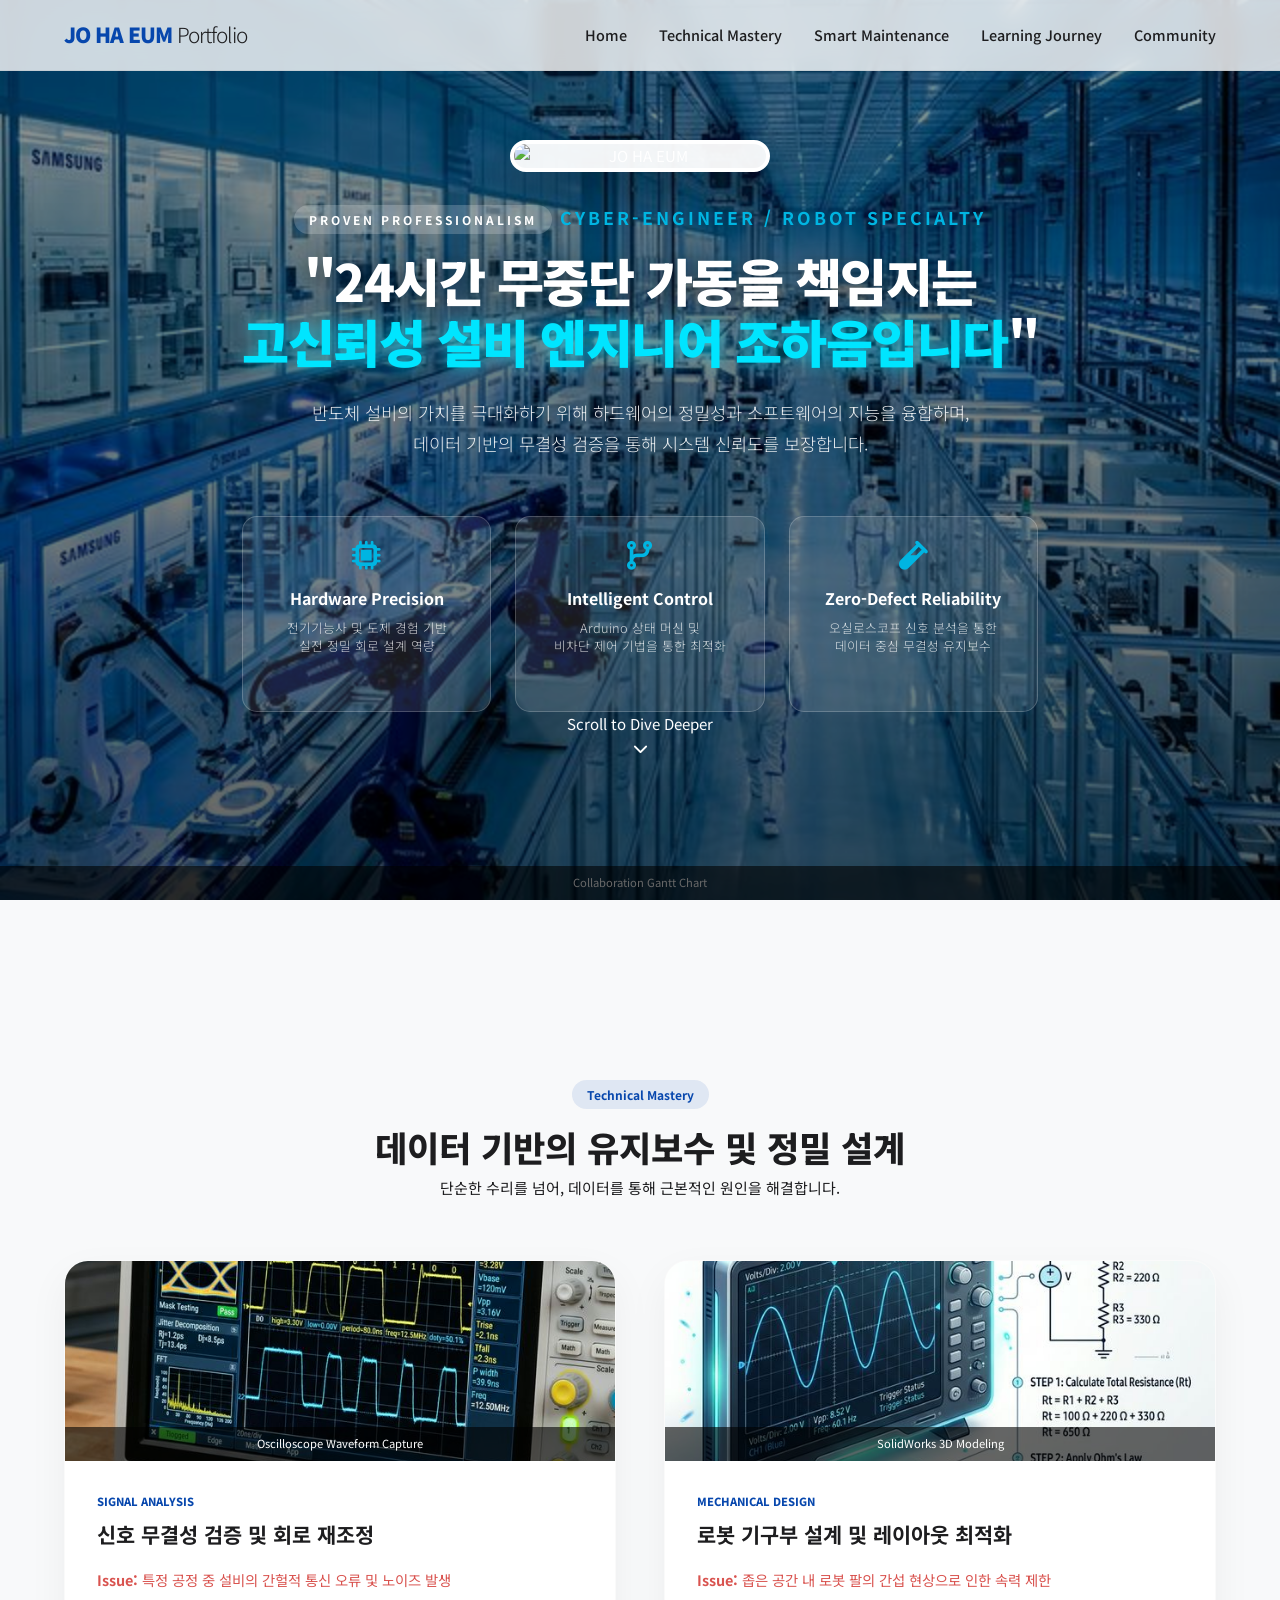
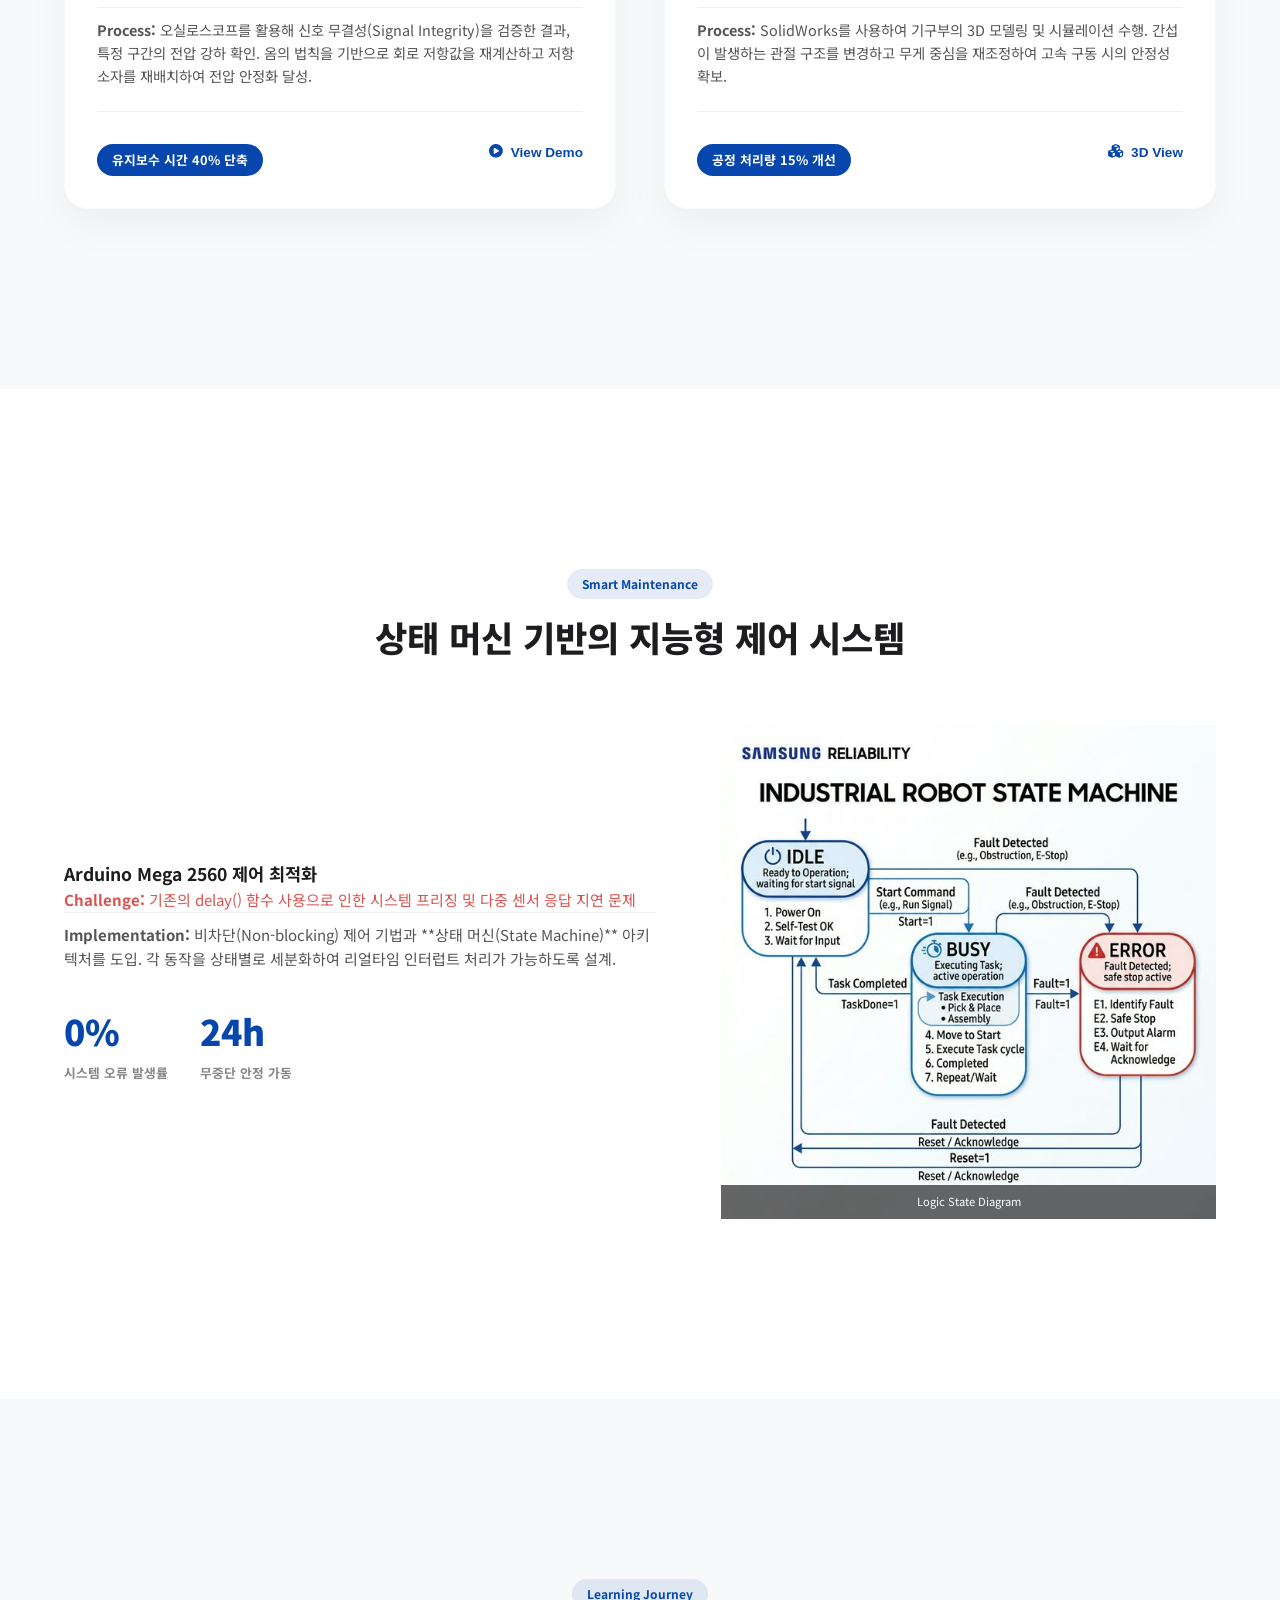
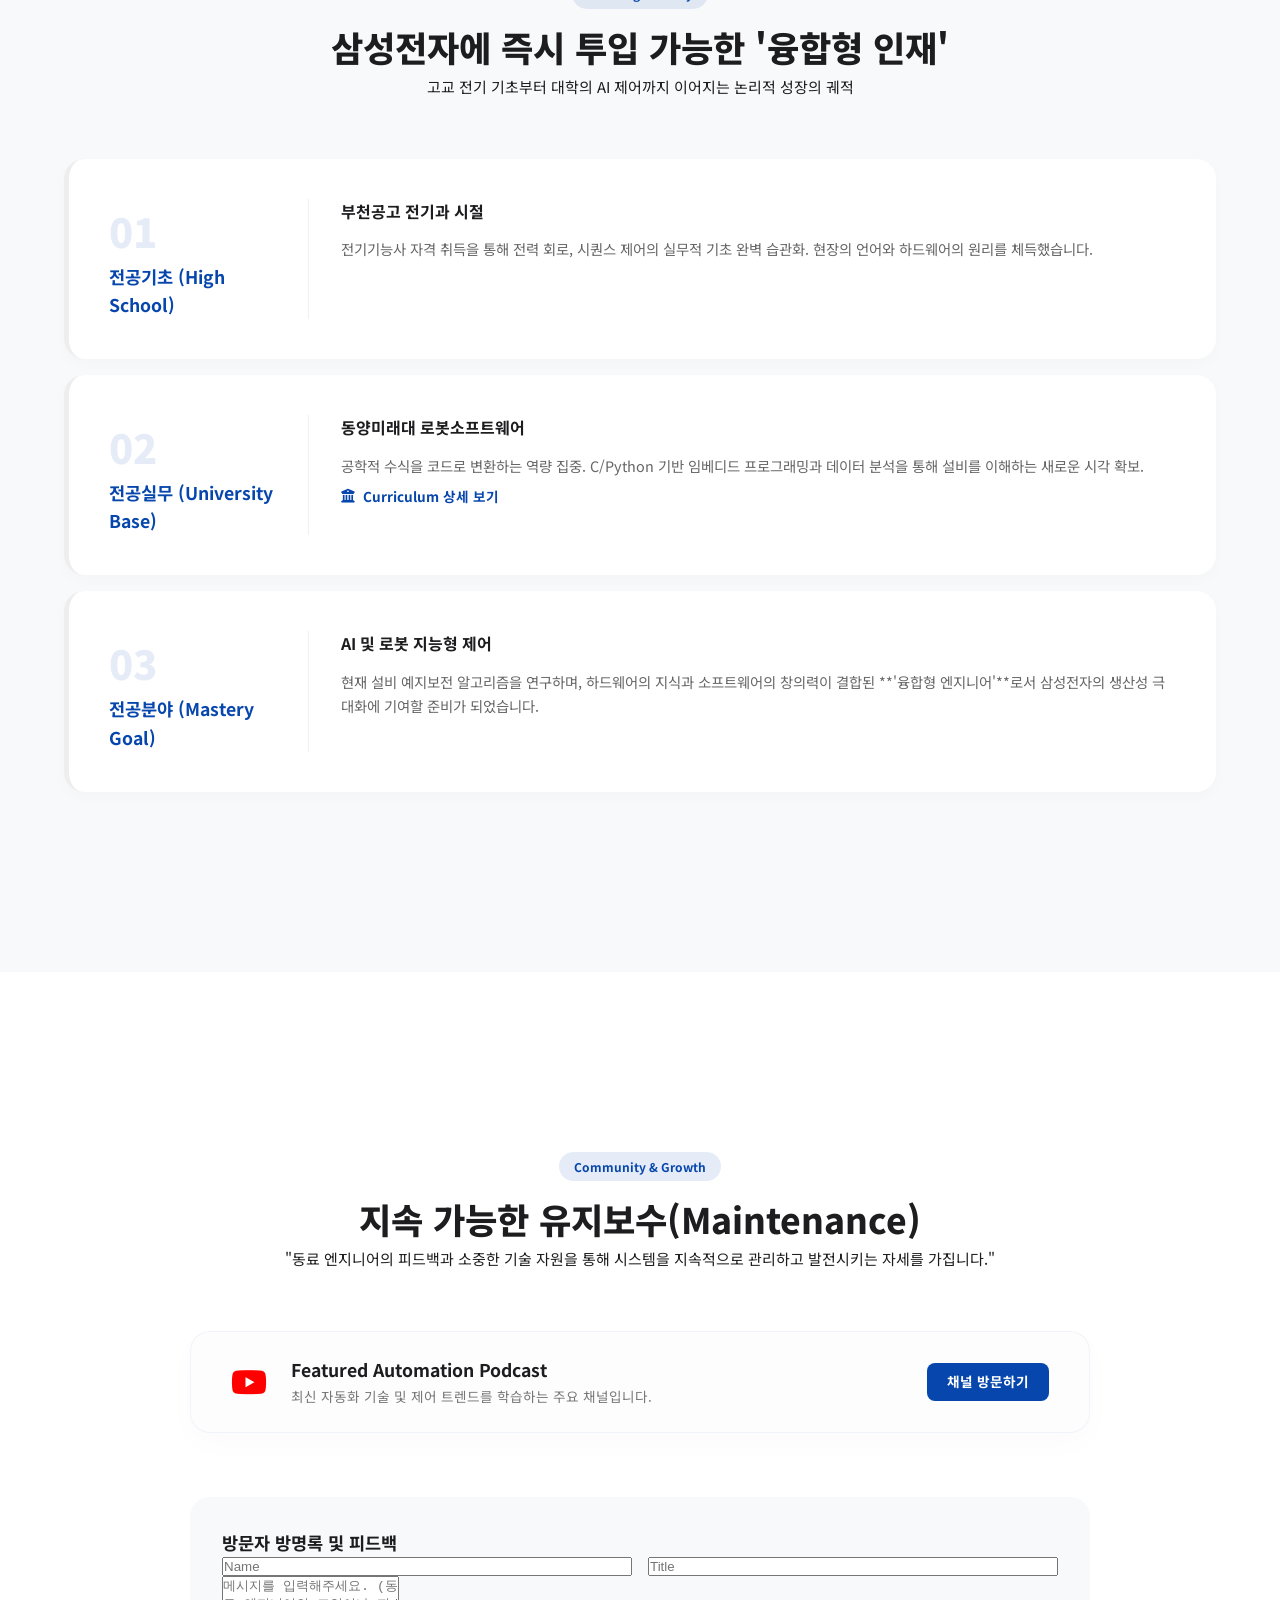
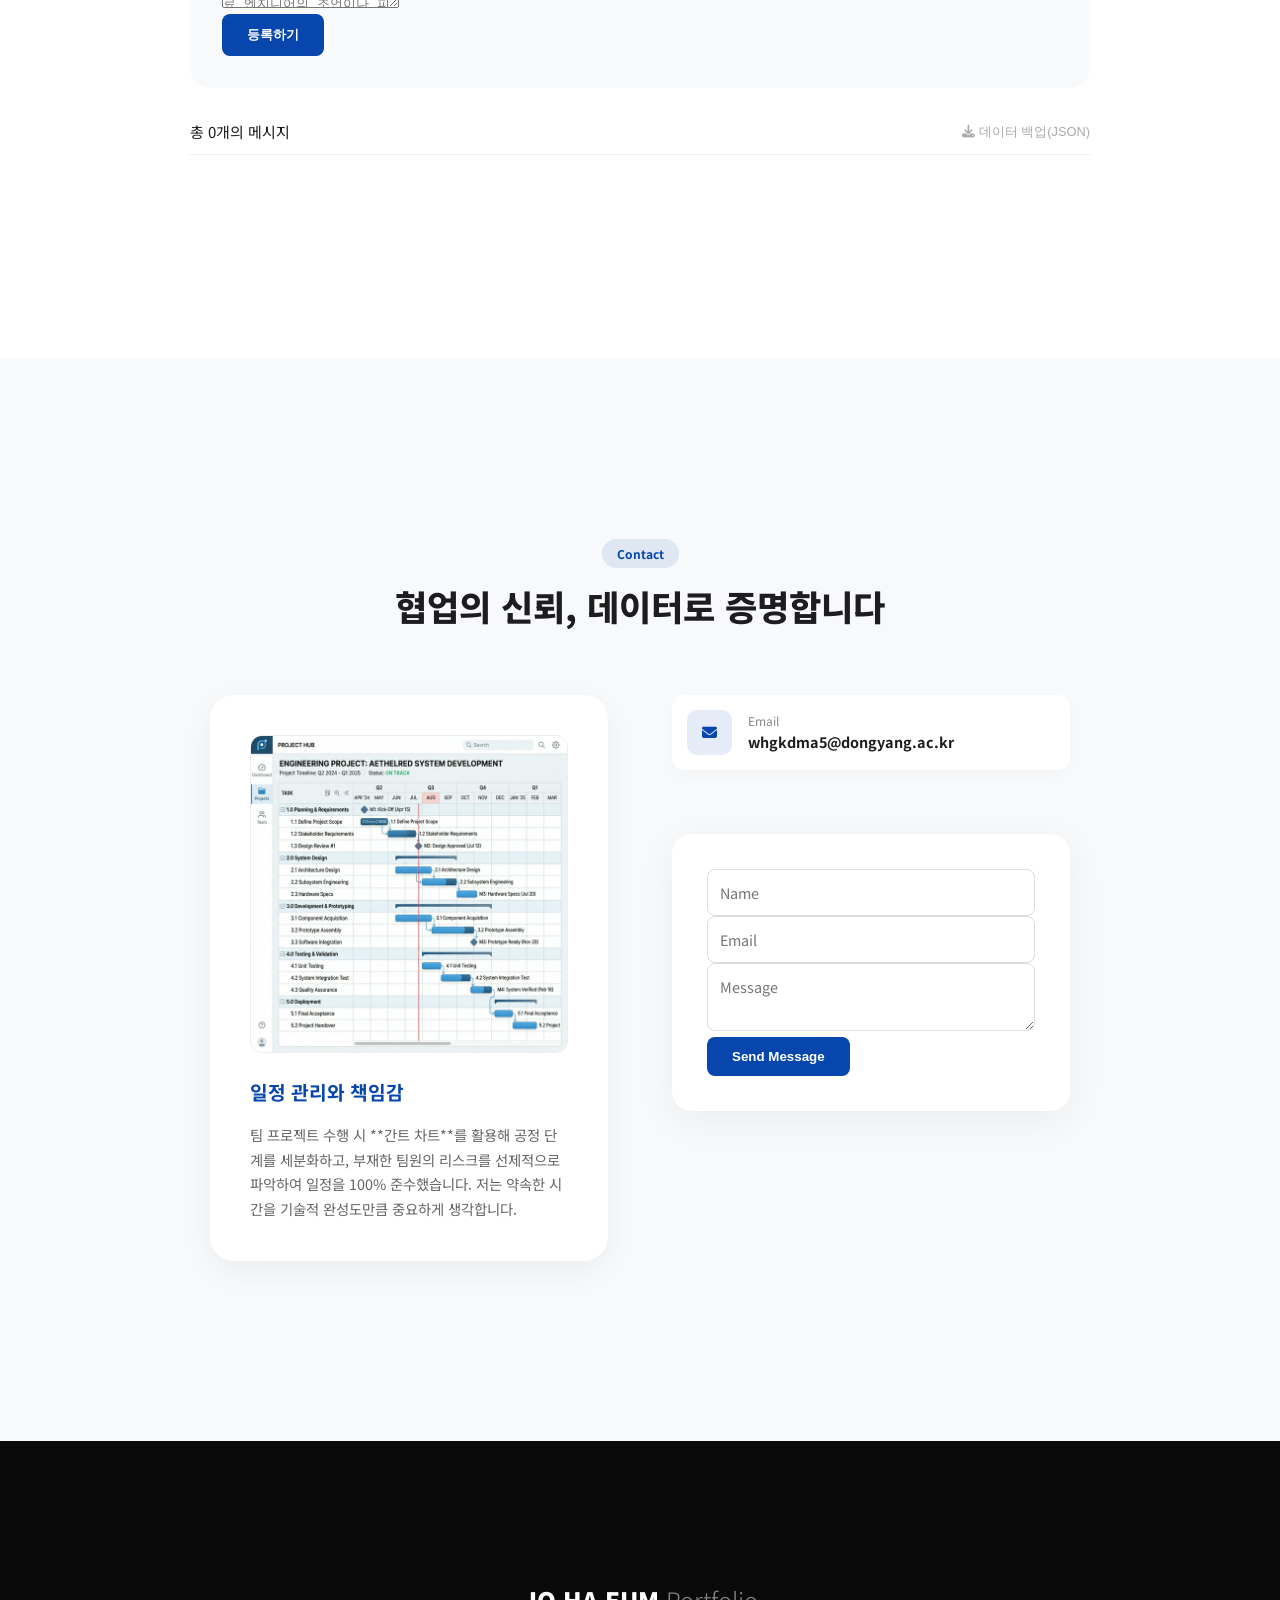
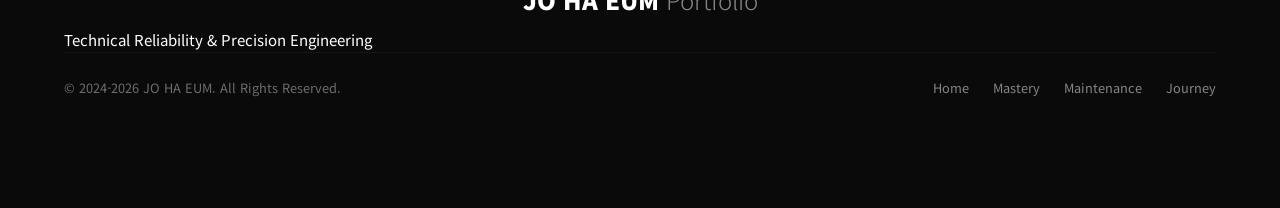
==== commit a8a22ddd: "Add files via upload" ====
--- a/index.html
+++ b/index.html
@@ -170,6 +170,7 @@
                         <div class="phase-content">
                             <h4>동양미래대 로봇소프트웨어</h4>
                             <p>공학적 수식을 코드로 변환하는 역량 집중. C/Python 기반 임베디드 프로그래밍과 데이터 분석을 통해 설비를 이해하는 새로운 시각 확보.</p>
+                            <a href="https://www.dongyang.ac.kr/dmu/4498/subview.do" target="_blank" class="btn-text mt-vsmall"><i class="fas fa-university"></i> Curriculum 상세 보기</a>
                         </div>
                     </div>
                     <!-- Phase 3 -->
@@ -193,7 +194,19 @@
                 <div class="section-header">
                     <span class="badge">Community & Growth</span>
                     <h2>지속 가능한 유지보수(Maintenance)</h2>
-                    <p>"동료 엔지니어의 피드백을 통해 시스템을 지속적으로 관리하고 발전시키는 자세를 가집니다."</p>
+                    <p>"동료 엔지니어의 피드백과 소중한 기술 자원을 통해 시스템을 지속적으로 관리하고 발전시키는 자세를 가집니다."</p>
+                </div>
+
+                <!-- Featured Technical Resource (New) -->
+                <div class="technical-resource animate-up mb-large">
+                    <div class="resource-info">
+                        <i class="fab fa-youtube"></i>
+                        <div>
+                            <h4>Featured Automation Podcast</h4>
+                            <p>최신 자동화 기술 및 제어 트렌드를 학습하는 주요 채널입니다.</p>
+                        </div>
+                    </div>
+                    <a href="https://www.youtube.com/@auto2con/podcasts" target="_blank" class="btn-primary mini">채널 방문하기</a>
                 </div>
                 
                 <!-- Internal Free Board -->
--- a/style.css
+++ b/style.css
@@ -410,6 +410,46 @@
     font-size: 0.9rem;
     color: #666;
     line-height: 1.7;
+}
+
+.mt-vsmall { margin-top: 0.5rem; }
+.mb-large { margin-bottom: 3rem; }
+
+/* Technical Resource Card */
+.technical-resource {
+    background: #fdfdfd;
+    padding: 1.5rem 2.5rem;
+    border-radius: 20px;
+    display: flex;
+    justify-content: space-between;
+    align-items: center;
+    max-width: 900px;
+    margin: 0 auto 3rem;
+    box-shadow: 0 10px 30px rgba(0,0,0,0.02);
+    border: 1px solid rgba(7, 71, 173, 0.05);
+}
+
+.resource-info {
+    display: flex;
+    align-items: center;
+    gap: 1.5rem;
+}
+
+.resource-info i {
+    font-size: 2rem;
+    color: #ff0000; /* YouTube Red */
+}
+
+.resource-info h4 { font-size: 1.1rem; margin-bottom: 2px; }
+.resource-info p { font-size: 0.85rem; color: #777; }
+
+.btn-primary.mini {
+    padding: 8px 20px;
+    font-size: 0.85rem;
+}
+
+@media (max-width: 600px) {
+    .technical-resource { flex-direction: column; text-align: center; gap: 1.5rem; }
 }
 
 /* Sections */
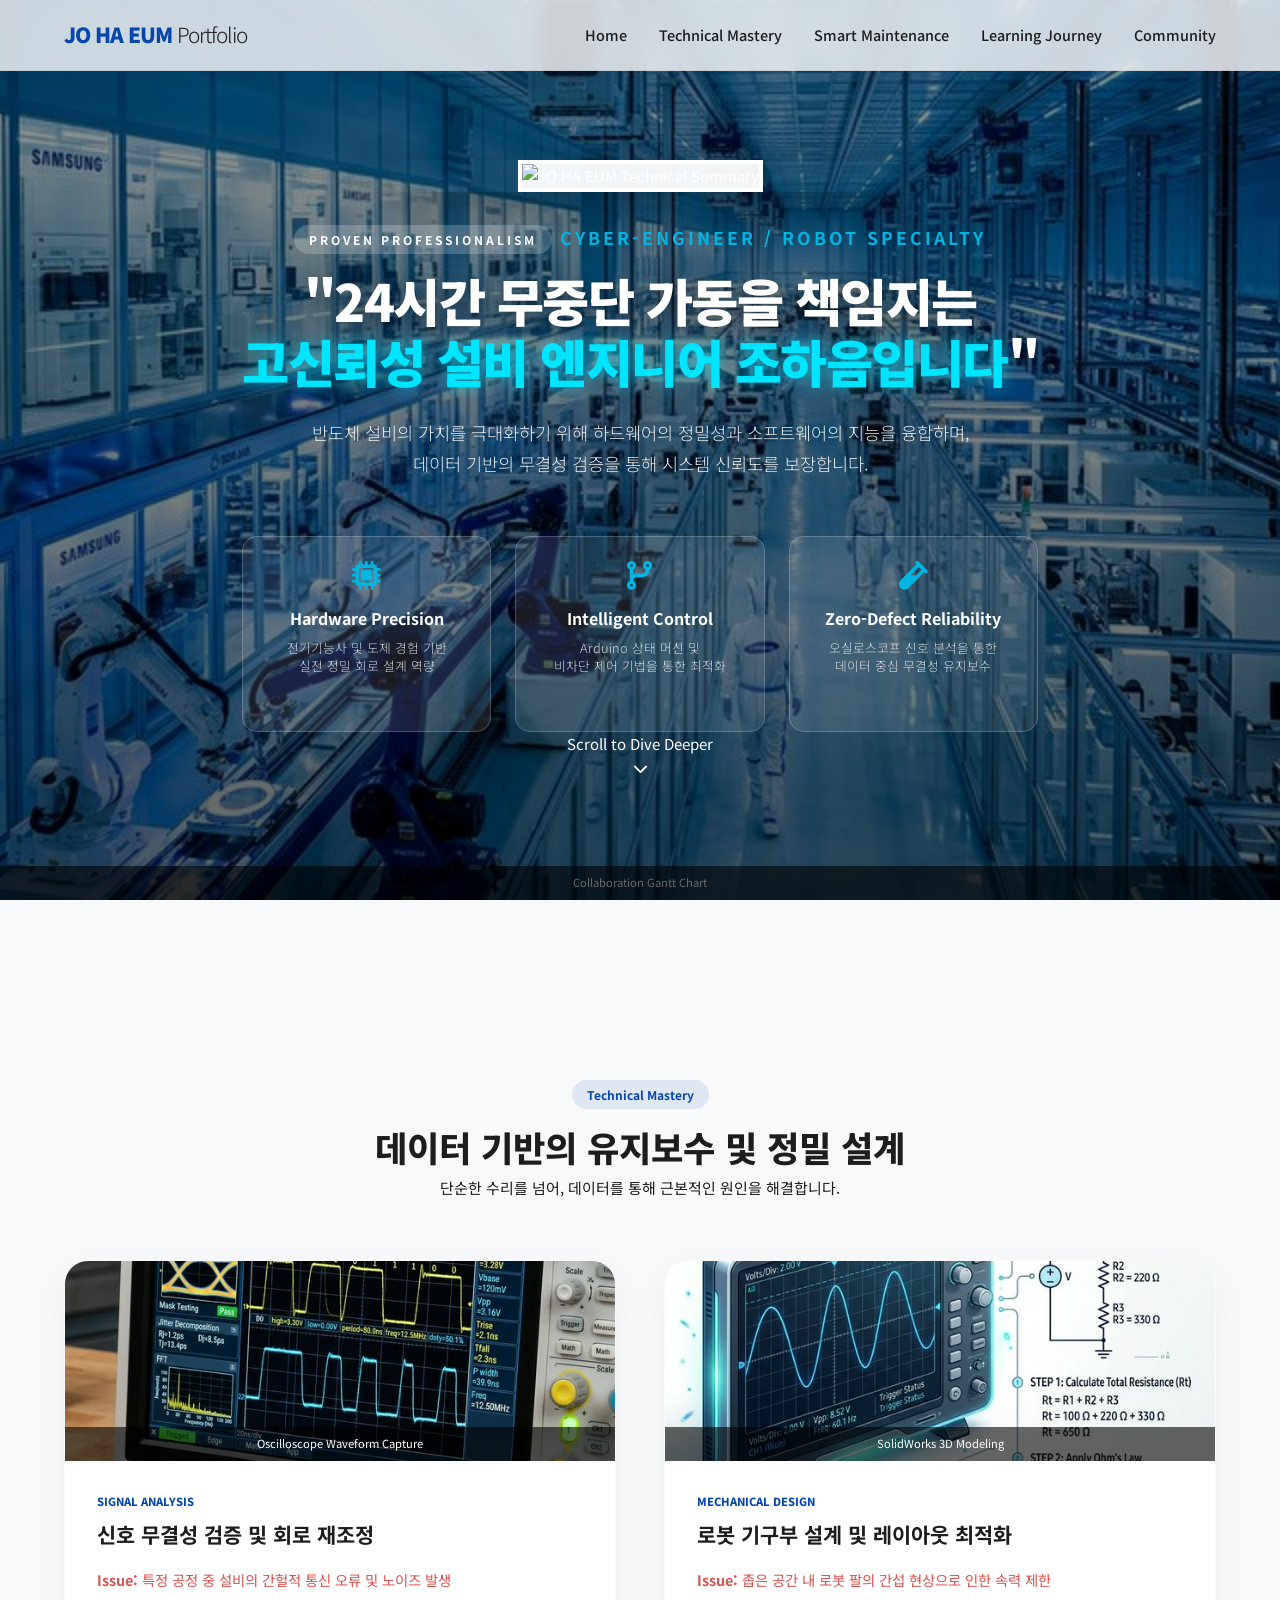
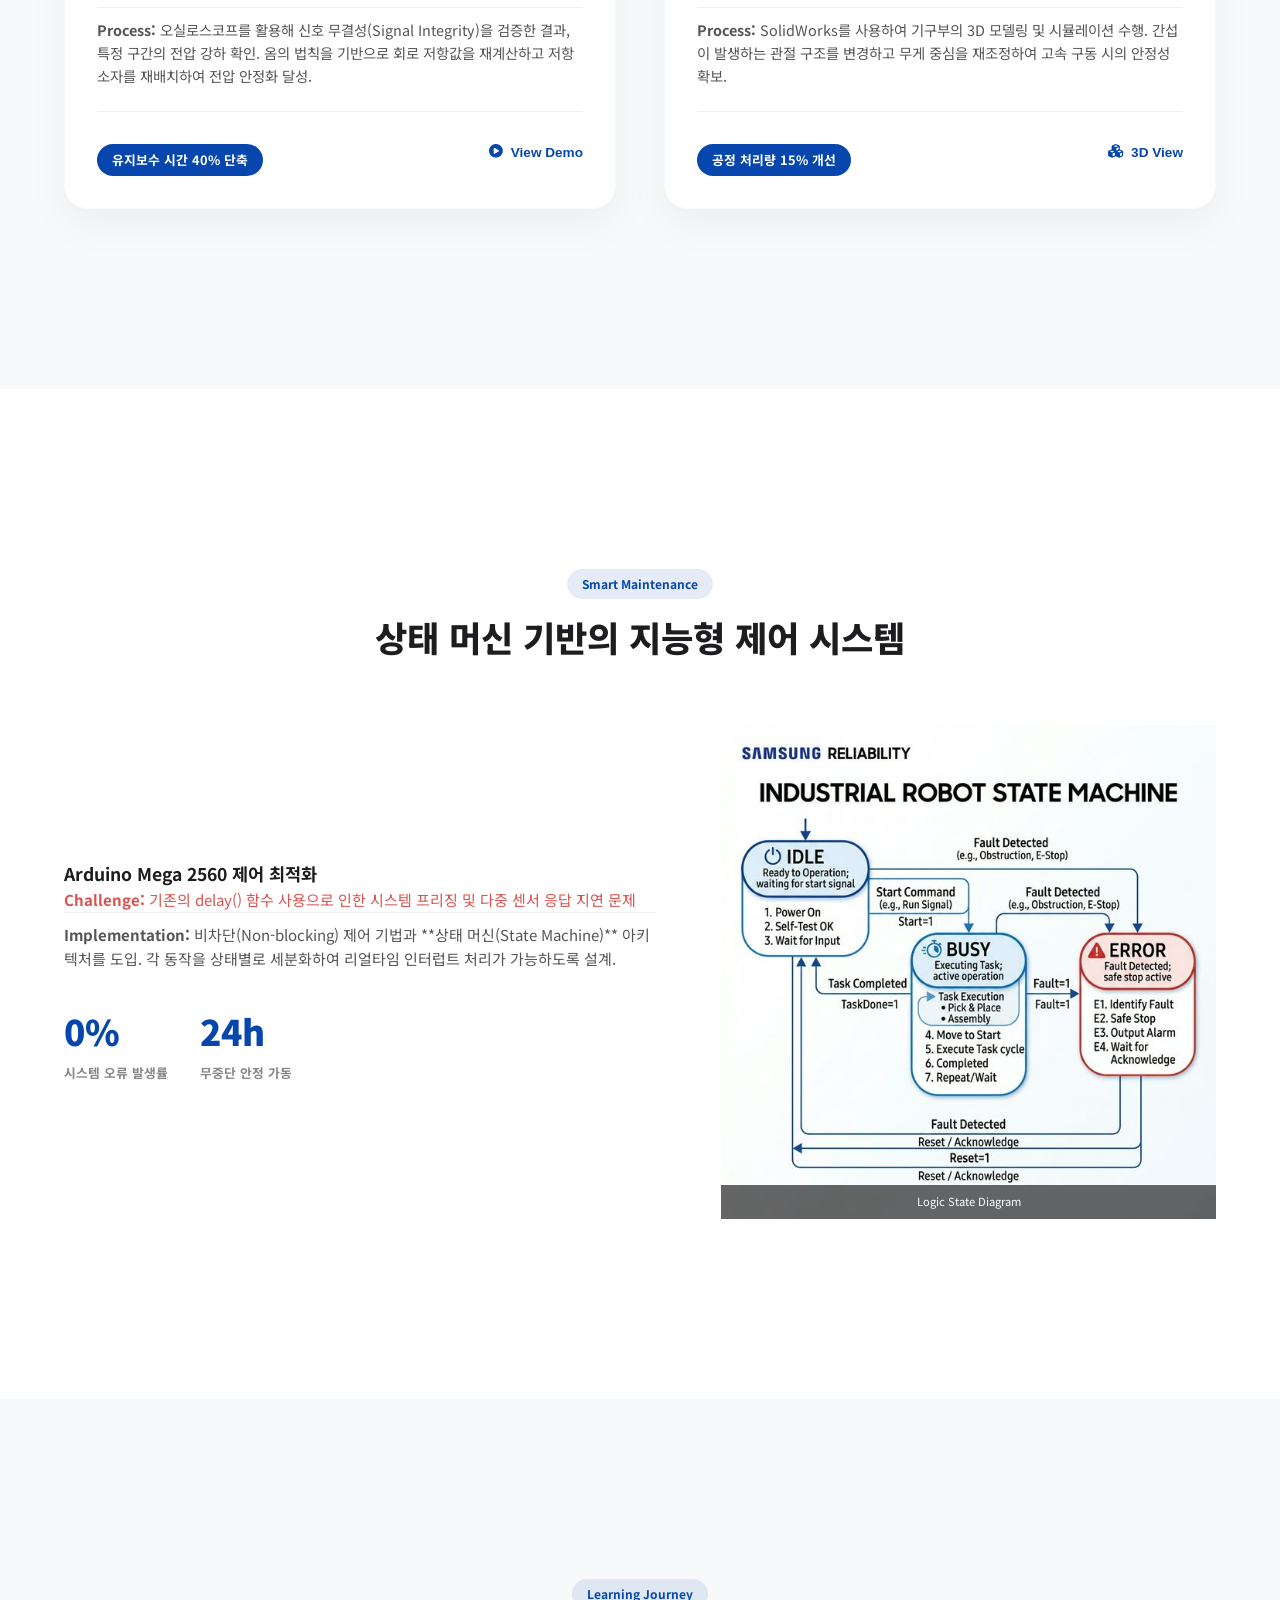
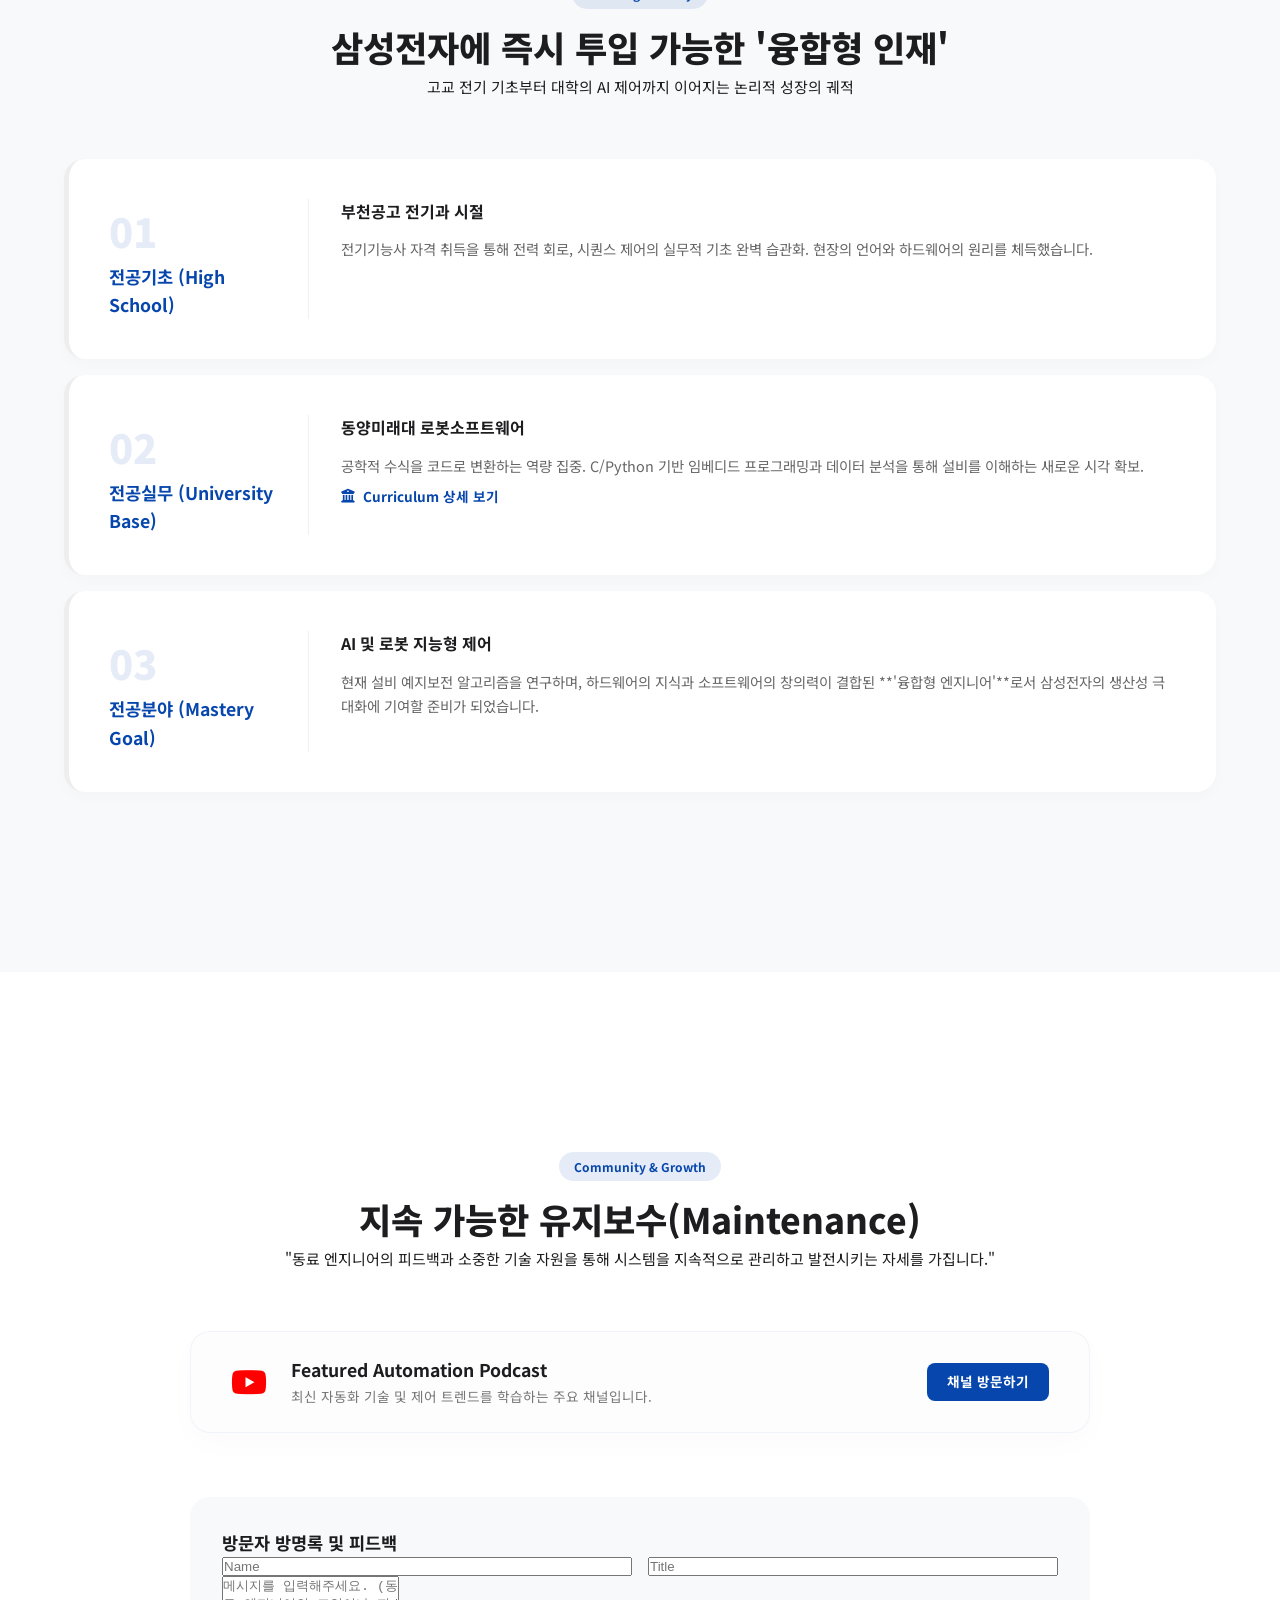
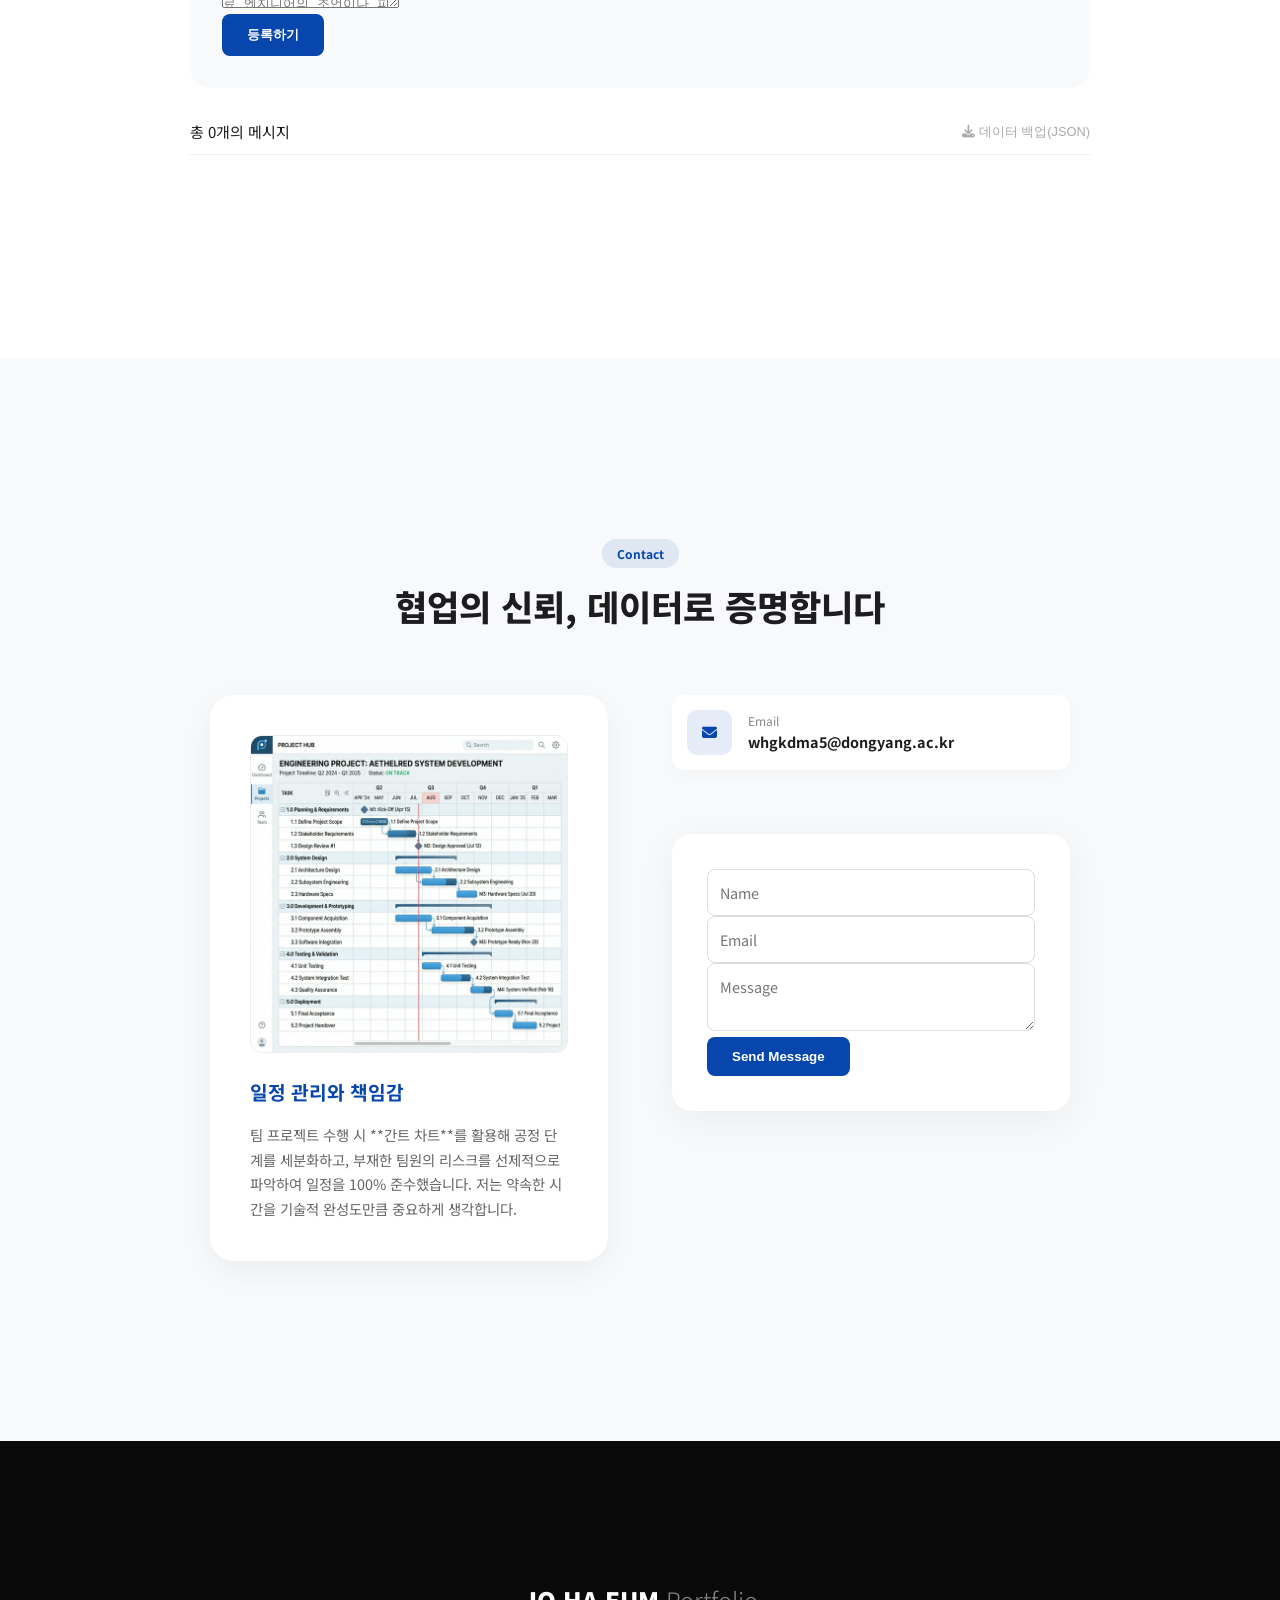
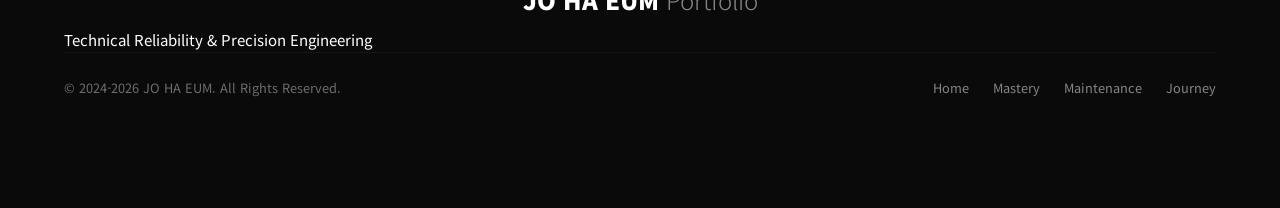
==== commit 47f0ea7e: "Add files via upload" ====
--- a/index.html
+++ b/index.html
@@ -31,7 +31,13 @@
             <div class="hero-overlay"></div>
             <div class="hero-content">
                 <div class="profile-container animate-up">
-                    <img src="assets/profile.jpg" alt="JO HA EUM" class="profile-img">
+                    <div class="zoom-container" onclick="openModal(this)">
+                        <img src="assets/profile.jpg" alt="JO HA EUM Technical Summary" class="profile-img zoomable">
+                        <div class="zoom-hint">
+                            <i class="fas fa-search-plus"></i>
+                            <span>Click to Expand</span>
+                        </div>
+                    </div>
                 </div>
                 <h2 class="animate-up mb-small"><span class="badge light">Proven Professionalism</span> Cyber-Engineer / Robot Specialty</h2>
                 <h1 class="animate-up delay-1 main-title">"24시간 무중단 가동을 책임지는 <br><span class="highlight-white">고신뢰성 설비 엔지니어 조하음입니다</span>"</h1>
@@ -294,5 +300,12 @@
 
 
     <script src="main.js"></script>
+
+    <!-- Image Expansion Modal (LightBox) -->
+    <div id="image-modal" class="modal">
+        <span class="modal-close">&times;</span>
+        <img class="modal-content" id="modal-img">
+        <div id="modal-caption"></div>
+    </div>
 </body>
 </html>
--- a/style.css
+++ b/style.css
@@ -96,8 +96,9 @@
 
 /* Hero Section */
 .hero {
-    height: 100vh;
-    display: flex;
+    min-height: 100vh;
+    display: flex;
+    padding: 100px 0 60px; /* Top padding to avoid header, bottom for balance */
     align-items: center;
     justify-content: center;
     text-align: center;
@@ -164,21 +165,88 @@
 }
 
 .profile-img {
-    width: 260px;
+    width: 100%;
     height: auto;
-    max-height: 350px;
-    border-radius: 20px;
     object-fit: contain;
     background: rgba(255, 255, 255, 0.95);
     border: 4px solid white;
+}
+
+/* Zoom Capability */
+.zoom-container {
+    position: relative;
+    cursor: pointer;
+    overflow: hidden;
+    border-radius: 20px;
+    width: 500px;
+    max-width: 95%;
+    max-height: 500px;
     box-shadow: 0 15px 45px rgba(0, 0, 0, 0.3);
     transition: var(--transition);
 }
 
-.profile-img:hover {
-    transform: scale(1.03);
-    box-shadow: 0 20px 60px rgba(0, 0, 0, 0.5);
-}
+.zoom-container:hover {
+    transform: scale(1.02);
+    box-shadow: 0 20px 60px rgba(7, 71, 173, 0.4);
+}
+
+.zoomable { transition: var(--transition); }
+.zoom-container:hover .zoomable { filter: brightness(0.6); }
+
+.zoom-hint {
+    position: absolute;
+    top: 50%; left: 50%;
+    transform: translate(-50%, -50%);
+    color: white;
+    text-align: center;
+    opacity: 0;
+    transition: var(--transition);
+    pointer-events: none;
+    width: 100%;
+}
+
+.zoom-container:hover .zoom-hint { opacity: 1; }
+.zoom-hint i { font-size: 2rem; margin-bottom: 0.5rem; display: block; }
+.zoom-hint span { font-weight: 700; font-size: 0.8rem; text-transform: uppercase; letter-spacing: 1px; }
+
+/* Modal Styles */
+.modal {
+    display: none;
+    position: fixed;
+    z-index: 2000;
+    padding-top: 50px;
+    left: 0; top: 0;
+    width: 100%; height: 100%;
+    overflow: auto;
+    background-color: rgba(0,0,0,0.9);
+    backdrop-filter: blur(5px);
+}
+
+.modal-content {
+    margin: auto;
+    display: block;
+    width: 85%;
+    max-width: 1100px;
+    border-radius: 12px;
+    animation: zoomIn 0.3s ease-out;
+}
+
+@keyframes zoomIn {
+    from { transform: scale(0.8); opacity: 0; }
+    to { transform: scale(1); opacity: 1; }
+}
+
+.modal-close {
+    position: absolute;
+    top: 25px; right: 35px;
+    color: #f1f1f1;
+    font-size: 40px;
+    font-weight: bold;
+    cursor: pointer;
+    transition: 0.3s;
+}
+
+.modal-close:hover { color: var(--accent-color); }
 
 /* Strength Cards */
 .strength-cards {
